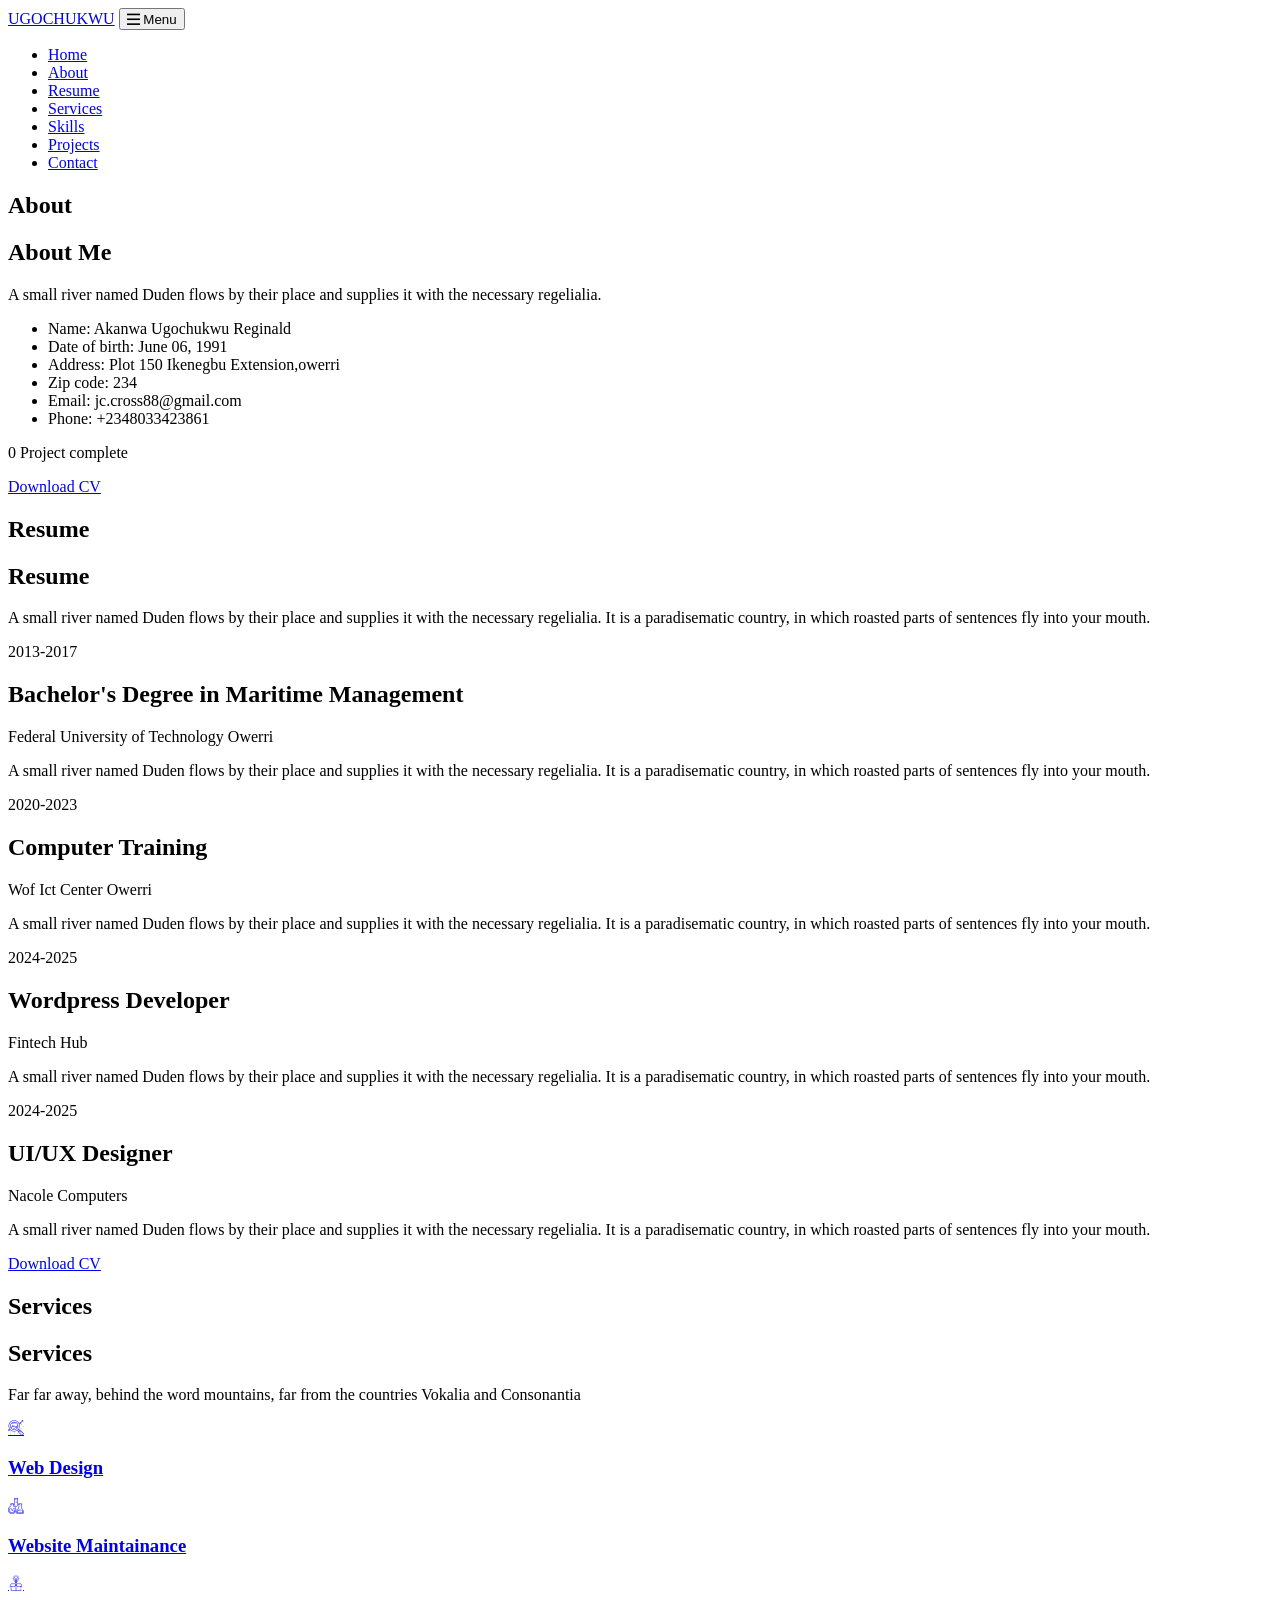
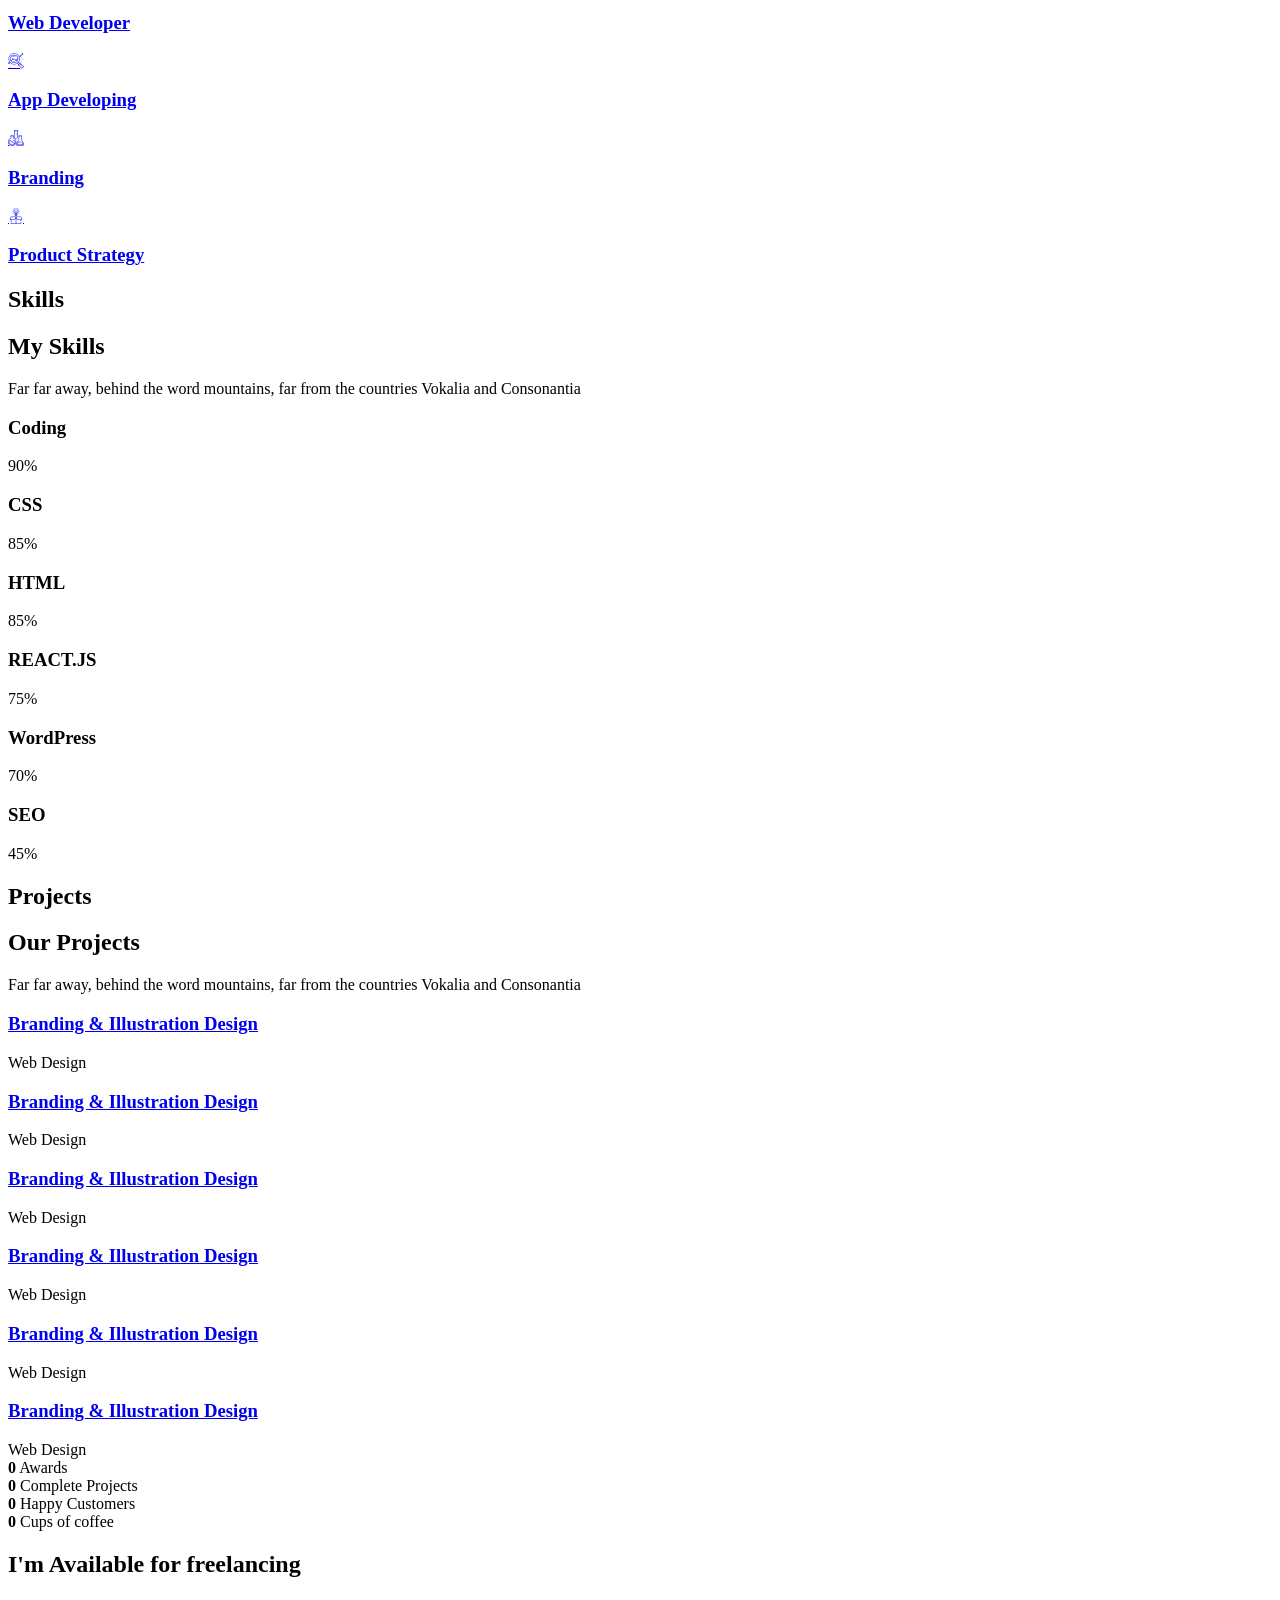
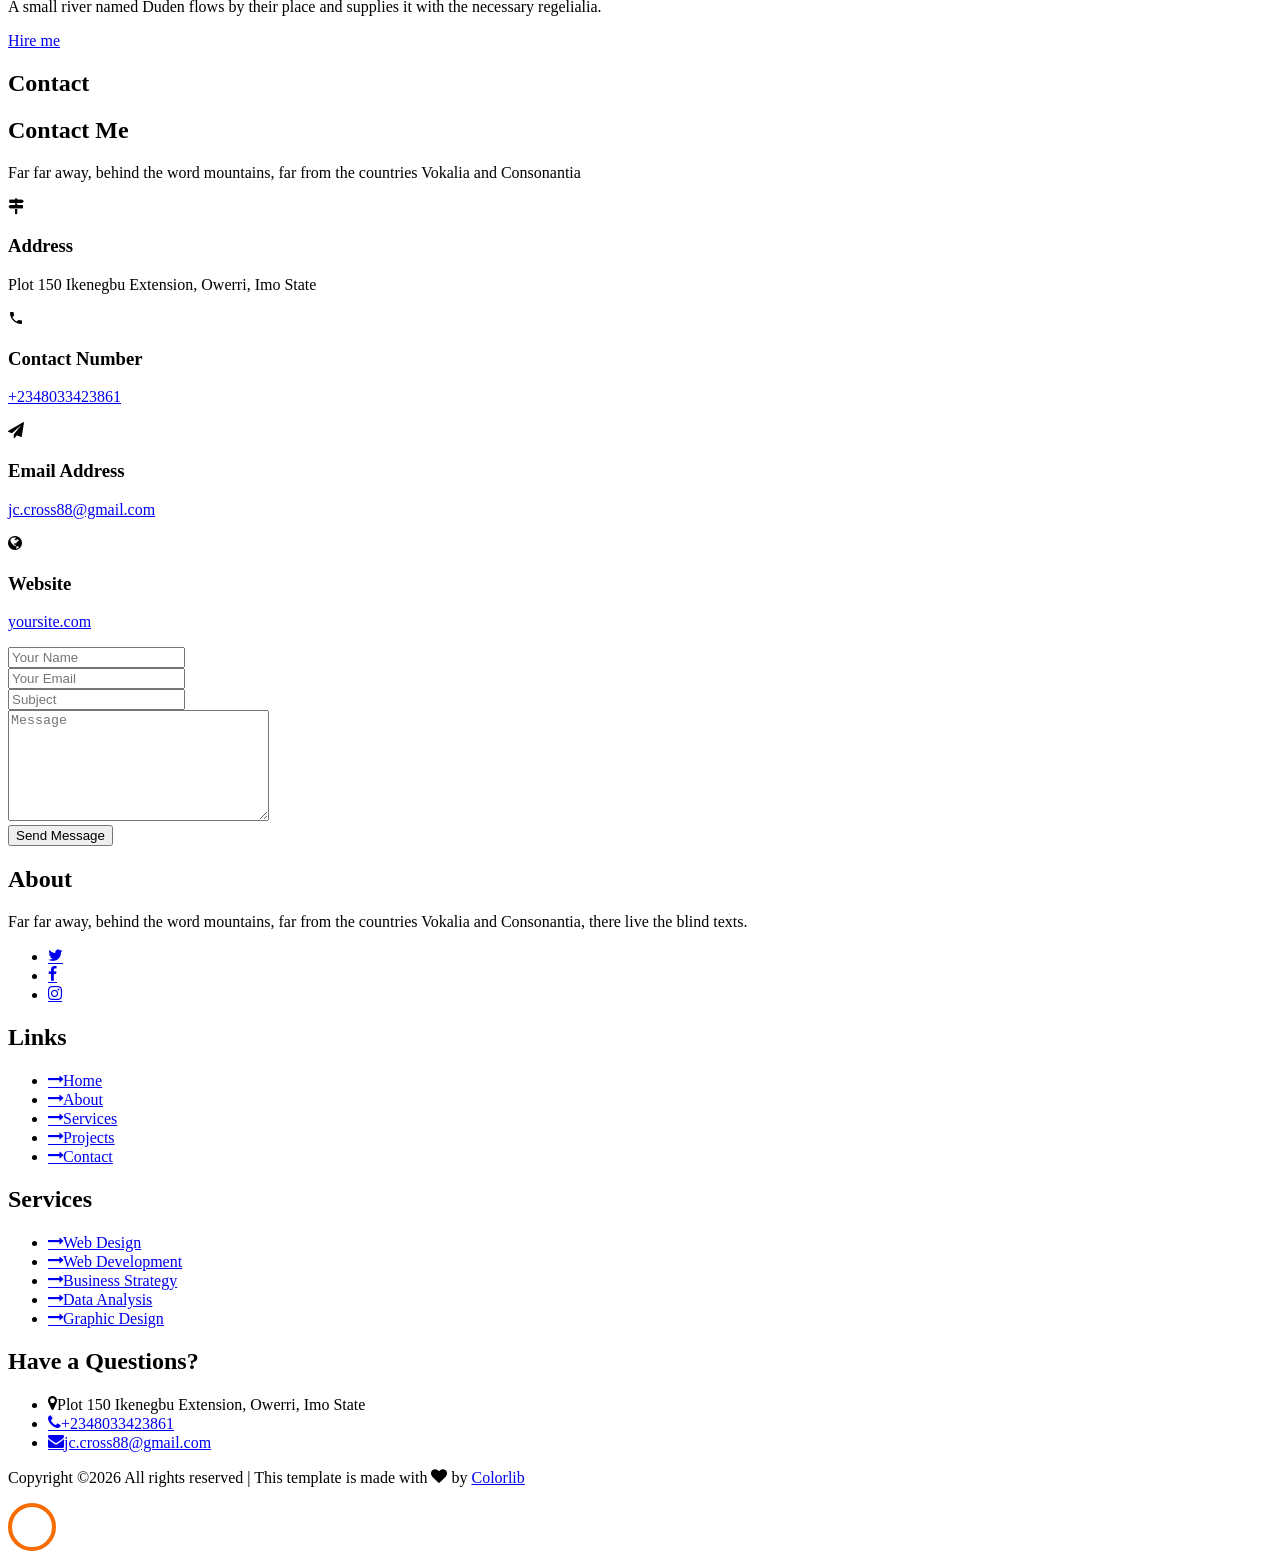
==== index.html @ 03ca4986 "Prepare portfolio for Vercel deployment" ====
<!DOCTYPE html>
<html lang="en">
  <head>
    <title>Akanwa Ugochukwu - Portfolio</title>
    <meta charset="utf-8">
    <meta name="viewport" content="width=device-width, initial-scale=1, shrink-to-fit=no">
    
    <link href="https://fonts.googleapis.com/css?family=Poppins:100,200,300,400,500,600,700,800,900" rel="stylesheet">

    <link rel="stylesheet" href="css/open-iconic-bootstrap.min.css">
    <link rel="stylesheet" href="css/animate.css">
    
    <link rel="stylesheet" href="css/owl.carousel.min.css">
    <link rel="stylesheet" href="css/owl.theme.default.min.css">
    <link rel="stylesheet" href="css/magnific-popup.css">

    <link rel="stylesheet" href="css/aos.css">

    <link rel="stylesheet" href="css/ionicons.min.css">
    
    <link rel="stylesheet" href="css/flaticon.css">
    <link rel="stylesheet" href="css/icomoon.css">
    <link rel="stylesheet" href="css/style.css">
    <style>
      .service-card {
        cursor: pointer;
        transition: transform 0.2s ease, box-shadow 0.2s ease;
      }
      .service-card:hover {
        transform: translateY(-3px);
        box-shadow: 0 10px 20px rgba(0,0,0,0.08);
      }
      .service-card.active {
        border: 1px solid #ffbd39;
        box-shadow: 0 12px 25px rgba(0,0,0,0.12);
      }
      .service-detail {
        display: none;
        margin-top: 10px;
        color: #555;
        font-size: 0.95rem;
        line-height: 1.7;
      }
      .service-card.active .service-detail {
        display: block;
      }
    </style>
  </head>
  <body data-spy="scroll" data-target=".site-navbar-target" data-offset="300">
	  
	  
    <nav class="navbar navbar-expand-lg navbar-dark ftco_navbar ftco-navbar-light site-navbar-target" id="ftco-navbar">
	    <div class="container">
	      <a class="navbar-brand" href="index.html">UGOCHUKWU</a>
	      <button class="navbar-toggler js-fh5co-nav-toggle fh5co-nav-toggle" type="button" data-toggle="collapse" data-target="#ftco-nav" aria-controls="ftco-nav" aria-expanded="false" aria-label="Toggle navigation">
	        <span class="oi oi-menu"></span> Menu
	      </button>

	      <div class="collapse navbar-collapse" id="ftco-nav">
	        <ul class="navbar-nav nav ml-auto">
	          <li class="nav-item"><a href="#home-section" class="nav-link"><span>Home</span></a></li>
	          <li class="nav-item"><a href="#about-section" class="nav-link"><span>About</span></a></li>
	          <li class="nav-item"><a href="#resume-section" class="nav-link"><span>Resume</span></a></li>
	          <li class="nav-item"><a href="#services-section" class="nav-link"><span>Services</span></a></li>
	          <li class="nav-item"><a href="#skills-section" class="nav-link"><span>Skills</span></a></li>
	          <li class="nav-item"><a href="#projects-section" class="nav-link"><span>Projects</span></a></li>
	          <li class="nav-item"><a href="#contact-section" class="nav-link"><span>Contact</span></a></li>
	        </ul>
	      </div>
	    </div>
	  </nav>
	  <section id="home-section" class="hero">
		  <div class="home-slider  owl-carousel">
	      <div class="slider-item ">
	      	<div class="overlay"></div>
	        <div class="container">
	          <div class="row d-md-flex no-gutters slider-text align-items-end justify-content-end" data-scrollax-parent="true">
	          	<div class="one-third js-fullheight order-md-last img" style="background-image:url(images/about3.jpeg);">
	          		<div class="overlay"></div>

	          	</div>
		          <div class="one-forth d-flex  align-items-center ftco-animate" data-scrollax=" properties: { translateY: '70%' }">
		          	<div class="text">
		          		<span class="subheading">Hello!</span>
			            <h1 class="mb-4 mt-3">I'm <span>Akanwa Ugochukwu</span></h1>
			            <h2 class="mb-4">A Fullstack Developer/Web Designer</h2>
					    <p><a href="#contact-section" class="btn btn-primary py-3 px-4 hire-me-btn">Hire me</a> <a href="#" class="btn btn-white btn-outline-white py-3 px-4">My works</a></p>
		            </div>
		          </div>
	        	</div>
	        </div>
	      </div>

	      <div class="slider-item">
	      	<div class="overlay"></div>
	        <div class="container">
	          <div class="row d-flex no-gutters slider-text align-items-end justify-content-end" data-scrollax-parent="true">
	          	<div class="one-third js-fullheight order-md-last img" style="background-image:url(images/about.jpg);">
	          		<div class="overlay"></div>
	          	</div>
		          <div class="one-forth d-flex align-items-center ftco-animate" data-scrollax=" properties: { translateY: '70%' }">
		          	<div class="text">
		          		<span class="subheading">Hello!</span>
			            <h1 class="mb-4 mt-3">I'm a <span>web designer</span> based in Owerri</h1>
			            <p><a href="#contact-section" class="btn btn-primary py-3 px-4 hire-me-btn">Hire me</a> <a href="#" class="btn btn-white btn-outline-white py-3 px-4">My works</a></p>
		            </div>
		          </div>
	        	</div>
	        </div>
	      </div>
	    </div>
    </section>

    <section class="ftco-about img ftco-section ftco-no-pb" id="about-section">
    	<div class="container">
    		<div class="row d-flex">
    			<div class="col-md-6 col-lg-5 d-flex">
    				<div class="img-about img d-flex align-items-stretch">
    					<div class="overlay"></div>
	    				<div class="img d-flex align-self-stretch align-items-center" style="background-image:url(images/about\ 2.jpg);">
	    				</div>
    				</div>
    			</div>
    			<div class="col-md-6 col-lg-7 pl-lg-5 pb-5">
    				<div class="row justify-content-start pb-3">
		          <div class="col-md-12 heading-section ftco-animate">
		          	<h1 class="big">About</h1>
		            <h2 class="mb-4">About Me</h2>
		            <p>A small river named Duden flows by their place and supplies it with the necessary regelialia.</p>
		            <ul class="about-info mt-4 px-md-0 px-2">
		            	<li class="d-flex"><span>Name:</span> <span>Akanwa Ugochukwu Reginald</span></li>
		            	<li class="d-flex"><span>Date of birth:</span> <span>June 06, 1991</span></li>
		            	<li class="d-flex"><span>Address:</span> <span>Plot 150 Ikenegbu Extension,owerri</span></li>
		            	<li class="d-flex"><span>Zip code:</span> <span>234</span></li>
		            	<li class="d-flex"><span>Email:</span> <span>jc.cross88@gmail.com</span></li>
		            	<li class="d-flex"><span>Phone: </span> <span>+2348033423861</span></li>
		            </ul>
		          </div>
		        </div>
	          <div class="counter-wrap ftco-animate d-flex mt-md-3">
              <div class="text">
              	<p class="mb-4">
	                <span class="number" data-number="120">0</span>
	                <span>Project complete</span>
                </p>
                <p><a href="cv/my-cv.pdf" download="Akanwa-Ugochukwu-CV.pdf" class="btn btn-primary py-3 px-3">Download CV</a></p>
              </div>
	          </div>
	        </div>
        </div>
    	</div>
    </section>

    <section class="ftco-section ftco-no-pb" id="resume-section">
    	<div class="container">
    		<div class="row justify-content-center pb-5">
          <div class="col-md-10 heading-section text-center ftco-animate">
          	<h1 class="big big-2">Resume</h1>
            <h2 class="mb-4">Resume</h2>
            <p>A small river named Duden flows by their place and supplies it with the necessary regelialia. It is a paradisematic country, in which roasted parts of sentences fly into your mouth.</p>
          </div>
        </div>
    		<div class="row">
    			<div class="col-md-6">
    				<div class="resume-wrap ftco-animate">
    					<span class="date">2013-2017</span>
    					<h2>Bachelor's Degree in Maritime Management</h2>
    					<span class="position"> Federal University of Technology Owerri</span>
    					<p class="mt-4">A small river named Duden flows by their place and supplies it with the necessary regelialia. It is a paradisematic country, in which roasted parts of sentences fly into your mouth.</p>
    				</div>
    				<div class="resume-wrap ftco-animate">
    					<span class="date">2020-2023</span>
    					<h2>Computer Training</h2>
    					<span class="position">Wof Ict Center Owerri</span>
    					<p class="mt-4">A small river named Duden flows by their place and supplies it with the necessary regelialia. It is a paradisematic country, in which roasted parts of sentences fly into your mouth.</p>
    				</div>
    				<!-- <div //class="resume-wrap ftco-animate" -->
    					<!-- <span class="date">2014-2015</span> -->
    					<!-- <h2>Computer Training</h2> -->
    					<!-- <span class="position">Wof Ict Center Owerri</span> -->
    					<!-- <p class="mt-4">A small river named Duden flows by their place and supplies it with the necessary regelialia. It is a paradisematic country, in which roasted parts of sentences fly into your mouth.</p> -->
    				<!-- </div> -->
    			</div>

    			<div class="col-md-6">
    				<div class="resume-wrap ftco-animate">
    					<span class="date">2024-2025</span>
    					<h2>Wordpress Developer</h2>
    					<span class="position">Fintech Hub</span>
    					<p class="mt-4">A small river named Duden flows by their place and supplies it with the necessary regelialia. It is a paradisematic country, in which roasted parts of sentences fly into your mouth.</p>
    				</div>
    				<div class="resume-wrap ftco-animate">
    					<span class="date">2024-2025</span>
    					<h2>UI/UX Designer</h2>
    					<span class="position">Nacole Computers</span>
    					<p class="mt-4">A small river named Duden flows by their place and supplies it with the necessary regelialia. It is a paradisematic country, in which roasted parts of sentences fly into your mouth.</p>
    				</div>
    			</div>
    		</div>
    		<div class="row justify-content-center mt-5">
    			<div class="col-md-6 text-center ftco-animate">
					<p><a href="cv/my-cv.pdf" download="Akanwa-Ugochukwu-CV.pdf" class="btn btn-primary py-4 px-5">Download CV</a></p>
    			</div>
    		</div>
    	</div>
    </section>

    <section class="ftco-section" id="services-section">
    	<div class="container">
    		<div class="row justify-content-center py-5 mt-5">
          <div class="col-md-12 heading-section text-center ftco-animate">
          	<h1 class="big big-2">Services</h1>
            <h2 class="mb-4">Services</h2>
            <p>Far far away, behind the word mountains, far from the countries Vokalia and Consonantia</p>
          </div>
        </div>
    		<div class="row">
					<div class="col-md-4 text-center d-flex ftco-animate">
						<a href="#" class="services-1 service-card" data-title="Web Design" data-detail="I craft modern, responsive, and user-friendly interfaces that look great on every device and reflect your brand clearly.">
							<span class="icon">
								<i class="flaticon-analysis"></i>
							</span>
							<div class="desc">
								<h3 class="mb-3">Web Design</h3>
								<p class="service-detail">I craft modern, responsive, and user-friendly interfaces that look great on every device and reflect your brand clearly.</p>
							</div>
						</a>
					</div>
					<div class="col-md-4 text-center d-flex ftco-animate">
						<a href="#" class="services-1 service-card" data-title="Website Maintainance" data-detail="I keep websites secure, updated, and running smoothly with regular maintenance, performance checks, and quick fixes.">
							<span class="icon">
								<i class="flaticon-flasks"></i>
							</span>
							<div class="desc">
								<h3 class="mb-3">Website Maintainance</h3>
								<p class="service-detail">I keep websites secure, updated, and running smoothly with regular maintenance, performance checks, and quick fixes.</p>
							</div>
						</a>
					</div>
					<div class="col-md-4 text-center d-flex ftco-animate">
						<a href="#" class="services-1 service-card" data-title="Web Developer" data-detail="I build fast, reliable websites with clean code, strong structure, and functionality tailored to your needs.">
							<span class="icon">
								<i class="flaticon-ideas"></i>
							</span>
							<div class="desc">
								<h3 class="mb-3">Web Developer</h3>
								<p class="service-detail">I build fast, reliable websites with clean code, strong structure, and functionality tailored to your needs.</p>
							</div>
						</a>
					</div>

					<div class="col-md-4 text-center d-flex ftco-animate">
						<a href="#" class="services-1 service-card" data-title="App Developing" data-detail="I create mobile-friendly and app-ready experiences that bring your services closer to users across devices.">
							<span class="icon">
								<i class="flaticon-analysis"></i>
							</span>
							<div class="desc">
								<h3 class="mb-3">App Developing</h3>
								<p class="service-detail">I create mobile-friendly and app-ready experiences that bring your services closer to users across devices.</p>
							</div>
						</a>
					</div>
					<div class="col-md-4 text-center d-flex ftco-animate">
						<a href="#" class="services-1 service-card" data-title="Branding" data-detail="I help shape memorable visual identities, messaging, and brand consistency that make your business stand out.">
							<span class="icon">
								<i class="flaticon-flasks"></i>
							</span>
							<div class="desc">
								<h3 class="mb-3">Branding</h3>
								<p class="service-detail">I help shape memorable visual identities, messaging, and brand consistency that make your business stand out.</p>
							</div>
						</a>
					</div>
					<div class="col-md-4 text-center d-flex ftco-animate">
						<a href="#" class="services-1 service-card" data-title="Product Strategy" data-detail="I turn ideas into clear product plans with smart positioning, user focus, and growth-minded execution.">
							<span class="icon">
								<i class="flaticon-ideas"></i>
							</span>
							<div class="desc">
								<h3 class="mb-3">Product Strategy</h3>
								<p class="service-detail">I turn ideas into clear product plans with smart positioning, user focus, and growth-minded execution.</p>
							</div>
						</a>
					</div>
				</div>
    	</div>
    </section>

		
		<section class="ftco-section" id="skills-section">
			<div class="container">
				<div class="row justify-content-center pb-5">
          <div class="col-md-12 heading-section text-center ftco-animate">
          	<h1 class="big big-2">Skills</h1>
            <h2 class="mb-4">My Skills</h2>
            <p>Far far away, behind the word mountains, far from the countries Vokalia and Consonantia</p>
          </div>
        </div>
				<div class="row">
					<div class="col-md-6 animate-box">
						<div class="progress-wrap ftco-animate">
							<h3>Coding</h3>
							<div class="progress">
							 	<div class="progress-bar color-1" role="progressbar" aria-valuenow="90"
							  	aria-valuemin="0" aria-valuemax="100" style="width:90%">
							    <span>90%</span>
							  	</div>
							</div>
						</div>
					</div>
					<div class="col-md-6 animate-box">
						<div class="progress-wrap ftco-animate">
							<h3>CSS</h3>
							<div class="progress">
							 	<div class="progress-bar color-2" role="progressbar" aria-valuenow="85"
							  	aria-valuemin="0" aria-valuemax="100" style="width:85%">
							    <span>85%</span>
							  	</div>
							</div>
						</div>
					</div>
					<div class="col-md-6 animate-box">
						<div class="progress-wrap ftco-animate">
							<h3>HTML</h3>
							<div class="progress">
							 	<div class="progress-bar color-3" role="progressbar" aria-valuenow="95"
							  	aria-valuemin="0" aria-valuemax="100" style="width:95%">
							    <span>85%</span>
							  	</div>
							</div>
						</div>
					</div>
					<div class="col-md-6 animate-box">
						<div class="progress-wrap ftco-animate">
							<h3>REACT.JS</h3>
							<div class="progress">
							 	<div class="progress-bar color-4" role="progressbar" aria-valuenow="90"
							  	aria-valuemin="0" aria-valuemax="100" style="width:90%">
							    <span>75%</span>
							  	</div>
							</div>
						</div>
					</div>
					<div class="col-md-6 animate-box">
						<div class="progress-wrap ftco-animate">
							<h3>WordPress</h3>
							<div class="progress">
							 	<div class="progress-bar color-5" role="progressbar" aria-valuenow="70"
							  	aria-valuemin="0" aria-valuemax="100" style="width:70%">
							    <span>70%</span>
							  	</div>
							</div>
						</div>
					</div>
					<div class="col-md-6 animate-box">
						<div class="progress-wrap ftco-animate">
							<h3>SEO</h3>
							<div class="progress">
							 	<div class="progress-bar color-6" role="progressbar" aria-valuenow="80"
							  	aria-valuemin="0" aria-valuemax="100" style="width:80%">
							    <span>45%</span>
							  	</div>
							</div>
						</div>
					</div>
				</div>
			</div>
		</section>
 

    <section class="ftco-section ftco-project" id="projects-section">
    	<div class="container">
    		<div class="row justify-content-center pb-5">
          <div class="col-md-12 heading-section text-center ftco-animate">
          	<h1 class="big big-2">Projects</h1>
            <h2 class="mb-4">Our Projects</h2>
            <p>Far far away, behind the word mountains, far from the countries Vokalia and Consonantia</p>
          </div>
        </div>
    		<div class="row">
    			<div class="col-md-4">
    				<div class="project img ftco-animate d-flex justify-content-center align-items-center" style="background-image: url(images/project-4.jpg);">
    					<div class="overlay"></div>
	    				<div class="text text-center p-4">
	    					<h3><a href="#">Branding &amp; Illustration Design</a></h3>
	    					<span>Web Design</span>
	    				</div>
    				</div>
  				</div>
  				<div class="col-md-8">
    				<div class="project img ftco-animate d-flex justify-content-center align-items-center" style="background-image: url(images/project-5.jpg);">
    					<div class="overlay"></div>
	    				<div class="text text-center p-4">
	    					<h3><a href="#">Branding &amp; Illustration Design</a></h3>
	    					<span>Web Design</span>
	    				</div>
    				</div>
  				</div>

    			<div class="col-md-8">
    				<div class="project img ftco-animate d-flex justify-content-center align-items-center" style="background-image: url(images/project-1.jpg);">
    					<div class="overlay"></div>
	    				<div class="text text-center p-4">
	    					<h3><a href="#">Branding &amp; Illustration Design</a></h3>
	    					<span>Web Design</span>
	    				</div>
    				</div>

    				<div class="project img ftco-animate d-flex justify-content-center align-items-center" style="background-image: url(images/project-6.jpg);">
    					<div class="overlay"></div>
	    				<div class="text text-center p-4">
	    					<h3><a href="#">Branding &amp; Illustration Design</a></h3>
	    					<span>Web Design</span>
	    				</div>
    				</div>
    			</div>
    			<div class="col-md-4">
    				<div class="row">
    					<div class="col-md-12">
		    				<div class="project img ftco-animate d-flex justify-content-center align-items-center" style="background-image: url(images/project-2.jpg);">
		    					<div class="overlay"></div>
			    				<div class="text text-center p-4">
			    					<h3><a href="#">Branding &amp; Illustration Design</a></h3>
			    					<span>Web Design</span>
			    				</div>
		    				</div>
	    				</div>
	    				<div class="col-md-12">
		    				<div class="project img ftco-animate d-flex justify-content-center align-items-center" style="background-image: url(images/project-3.jpg);">
		    					<div class="overlay"></div>
			    				<div class="text text-center p-4">
			    					<h3><a href="#">Branding &amp; Illustration Design</a></h3>
			    					<span>Web Design</span>
			    				</div>
		    				</div>
	    				</div>
    				</div>
    			</div>
    		</div>
    	</div>
    </section>

    <section class="ftco-section ftco-no-pt ftco-no-pb ftco-counter img" id="section-counter">
    	<div class="container">
				<div class="row d-md-flex align-items-center">
          <div class="col-md d-flex justify-content-center counter-wrap ftco-animate">
            <div class="block-18">
              <div class="text">
                <strong class="number" data-number="100">0</strong>
                <span>Awards</span>
              </div>
            </div>
          </div>
          <div class="col-md d-flex justify-content-center counter-wrap ftco-animate">
            <div class="block-18">
              <div class="text">
                <strong class="number" data-number="1200">0</strong>
                <span>Complete Projects</span>
              </div>
            </div>
          </div>
          <div class="col-md d-flex justify-content-center counter-wrap ftco-animate">
            <div class="block-18">
              <div class="text">
                <strong class="number" data-number="1200">0</strong>
                <span>Happy Customers</span>
              </div>
            </div>
          </div>
          <div class="col-md d-flex justify-content-center counter-wrap ftco-animate">
            <div class="block-18">
              <div class="text">
                <strong class="number" data-number="500">0</strong>
                <span>Cups of coffee</span>
              </div>
            </div>
          </div>
        </div>
      </div>
    </section>

    <section class="ftco-section ftco-hireme img margin-top" style="background-image: url(images/bg_1.jpg)">
			<div class="container">
				<div class="row justify-content-center">
					<div class="col-md-7 ftco-animate text-center">
						<h2>I'm <span>Available</span> for freelancing</h2>
						<p>A small river named Duden flows by their place and supplies it with the necessary regelialia.</p>
						<p class="mb-0"><a href="#contact-section" class="btn btn-primary py-3 px-5 hire-me-btn">Hire me</a></p>
					</div>
				</div>
			</div>
		</section>

    <section class="ftco-section contact-section ftco-no-pb" id="contact-section">
      <div class="container">
      	<div class="row justify-content-center mb-5 pb-3">
          <div class="col-md-7 heading-section text-center ftco-animate">
            <h1 class="big big-2">Contact</h1>
            <h2 class="mb-4">Contact Me</h2>
            <p>Far far away, behind the word mountains, far from the countries Vokalia and Consonantia</p>
          </div>
        </div>

        <div class="row d-flex contact-info mb-5">
          <div class="col-md-6 col-lg-3 d-flex ftco-animate">
          	<div class="align-self-stretch box p-4 text-center">
          		<div class="icon d-flex align-items-center justify-content-center">
          			<span class="icon-map-signs"></span>
          		</div>
          		<h3 class="mb-4">Address</h3>
	            <p>Plot 150 Ikenegbu Extension, Owerri, Imo State</p>
	          </div>
          </div>
          <div class="col-md-6 col-lg-3 d-flex ftco-animate">
          	<div class="align-self-stretch box p-4 text-center">
          		<div class="icon d-flex align-items-center justify-content-center">
          			<span class="icon-phone2"></span>
          		</div>
          		<h3 class="mb-4">Contact Number</h3>
	            <p><a href="tel://1234567920">+2348033423861</a></p>
	          </div>
          </div>
          <div class="col-md-6 col-lg-3 d-flex ftco-animate">
          	<div class="align-self-stretch box p-4 text-center">
          		<div class="icon d-flex align-items-center justify-content-center">
          			<span class="icon-paper-plane"></span>
          		</div>
          		<h3 class="mb-4">Email Address</h3>
	            <p><a href="mailto:info@yoursite.com">jc.cross88@gmail.com</a></p>
	          </div>
          </div>
          <div class="col-md-6 col-lg-3 d-flex ftco-animate">
          	<div class="align-self-stretch box p-4 text-center">
          		<div class="icon d-flex align-items-center justify-content-center">
          			<span class="icon-globe"></span>
          		</div>
          		<h3 class="mb-4">Website</h3>
	            <p><a href="#">yoursite.com</a></p>
	          </div>
          </div>
        </div>

        <div class="row no-gutters block-9">
          <div class="col-md-6 order-md-last d-flex">
            <form action="#" class="bg-light p-4 p-md-5 contact-form">
              <div class="form-group">
                <input type="text" class="form-control" placeholder="Your Name">
              </div>
              <div class="form-group">
                <input type="text" class="form-control" placeholder="Your Email">
              </div>
              <div class="form-group">
                <input type="text" class="form-control" placeholder="Subject">
              </div>
              <div class="form-group">
                <textarea name="" id="message" cols="30" rows="7" class="form-control" placeholder="Message"></textarea>
              </div>
              <div class="form-group">
                <input type="submit" value="Send Message" class="btn btn-primary py-3 px-5">
              </div>
            </form>
          
          </div>

          <div class="col-md-6 d-flex">
          	<div class="img" style="background-image: url(images/about.jpg);"></div>
          </div>
        </div>
      </div>
    </section>
		

    <footer class="ftco-footer ftco-section">
      <div class="container">
        <div class="row mb-5">
          <div class="col-md">
            <div class="ftco-footer-widget mb-4">
              <h2 class="ftco-heading-2">About</h2>
              <p>Far far away, behind the word mountains, far from the countries Vokalia and Consonantia, there live the blind texts.</p>
              <ul class="ftco-footer-social list-unstyled float-md-left float-lft mt-5">
                <li class="ftco-animate"><a href="#"><span class="icon-twitter"></span></a></li>
                <li class="ftco-animate"><a href="#"><span class="icon-facebook"></span></a></li>
                <li class="ftco-animate"><a href="#"><span class="icon-instagram"></span></a></li>
              </ul>
            </div>
          </div>
          <div class="col-md">
            <div class="ftco-footer-widget mb-4 ml-md-4">
              <h2 class="ftco-heading-2">Links</h2>
              <ul class="list-unstyled">
                <li><a href="#"><span class="icon-long-arrow-right mr-2"></span>Home</a></li>
                <li><a href="#"><span class="icon-long-arrow-right mr-2"></span>About</a></li>
                <li><a href="#"><span class="icon-long-arrow-right mr-2"></span>Services</a></li>
                <li><a href="#"><span class="icon-long-arrow-right mr-2"></span>Projects</a></li>
                <li><a href="#"><span class="icon-long-arrow-right mr-2"></span>Contact</a></li>
              </ul>
            </div>
          </div>
          <div class="col-md">
             <div class="ftco-footer-widget mb-4">
              <h2 class="ftco-heading-2">Services</h2>
              <ul class="list-unstyled">
                <li><a href="#"><span class="icon-long-arrow-right mr-2"></span>Web Design</a></li>
                <li><a href="#"><span class="icon-long-arrow-right mr-2"></span>Web Development</a></li>
                <li><a href="#"><span class="icon-long-arrow-right mr-2"></span>Business Strategy</a></li>
                <li><a href="#"><span class="icon-long-arrow-right mr-2"></span>Data Analysis</a></li>
                <li><a href="#"><span class="icon-long-arrow-right mr-2"></span>Graphic Design</a></li>
              </ul>
            </div>
          </div>
          <div class="col-md">
            <div class="ftco-footer-widget mb-4">
            	<h2 class="ftco-heading-2">Have a Questions?</h2>
            	<div class="block-23 mb-3">
	              <ul>
	                <li><span class="icon icon-map-marker"></span><span class="text">Plot 150 Ikenegbu Extension, Owerri, Imo State</span></li>
	                <li><a href="#"><span class="icon icon-phone"></span><span class="text">+2348033423861</span></a></li>
	                <li><a href="#"><span class="icon icon-envelope"></span><span class="text">jc.cross88@gmail.com</span></a></li>
	              </ul>
	            </div>
            </div>
          </div>
        </div>
        <div class="row">
          <div class="col-md-12 text-center">

            <p><!-- Link back to Colorlib can't be removed. Template is licensed under CC BY 3.0. -->
  Copyright &copy;<script>document.write(new Date().getFullYear());</script> All rights reserved | This template is made with <i class="icon-heart color-danger" aria-hidden="true"></i> by <a href="https://colorlib.com" target="_blank">Colorlib</a>
  <!-- Link back to Colorlib can't be removed. Template is licensed under CC BY 3.0. --></p>
          </div>
        </div>
      </div>
    </footer>
    
  

  <!-- loader -->
  <div id="ftco-loader" class="show fullscreen"><svg class="circular" width="48px" height="48px"><circle class="path-bg" cx="24" cy="24" r="22" fill="none" stroke-width="4" stroke="#eeeeee"/><circle class="path" cx="24" cy="24" r="22" fill="none" stroke-width="4" stroke-miterlimit="10" stroke="#F96D00"/></svg></div>


  <script src="js/jquery.min.js"></script>
  <script src="js/jquery-migrate-3.0.1.min.js"></script>
  <script src="js/popper.min.js"></script>
  <script src="js/bootstrap.min.js"></script>
  <script src="js/jquery.easing.1.3.js"></script>
  <script src="js/jquery.waypoints.min.js"></script>
  <script src="js/jquery.stellar.min.js"></script>
  <script src="js/owl.carousel.min.js"></script>
  <script src="js/jquery.magnific-popup.min.js"></script>
  <script src="js/aos.js"></script>
  <script src="js/jquery.animateNumber.min.js"></script>
  <script src="js/scrollax.min.js"></script>
  
  <script src="js/main.js"></script>
  <script>
    document.addEventListener('DOMContentLoaded', function () {
      document.querySelectorAll('a.hire-me-btn').forEach(function (button) {
        button.addEventListener('click', function (event) {
          event.preventDefault();

          var contactSection = document.getElementById('contact-section');
          if (contactSection) {
            contactSection.scrollIntoView({ behavior: 'smooth', block: 'start' });
          }

          var messageField = document.getElementById('message');
          if (messageField) {
            messageField.focus();
          }
        });
      });

      document.querySelectorAll('.service-card').forEach(function (card) {
        card.addEventListener('click', function (event) {
          event.preventDefault();
          document.querySelectorAll('.service-card').forEach(function (item) {
            item.classList.remove('active');
          });
          this.classList.add('active');
        });
      });
    });
  </script>
  
  </body>
</html>
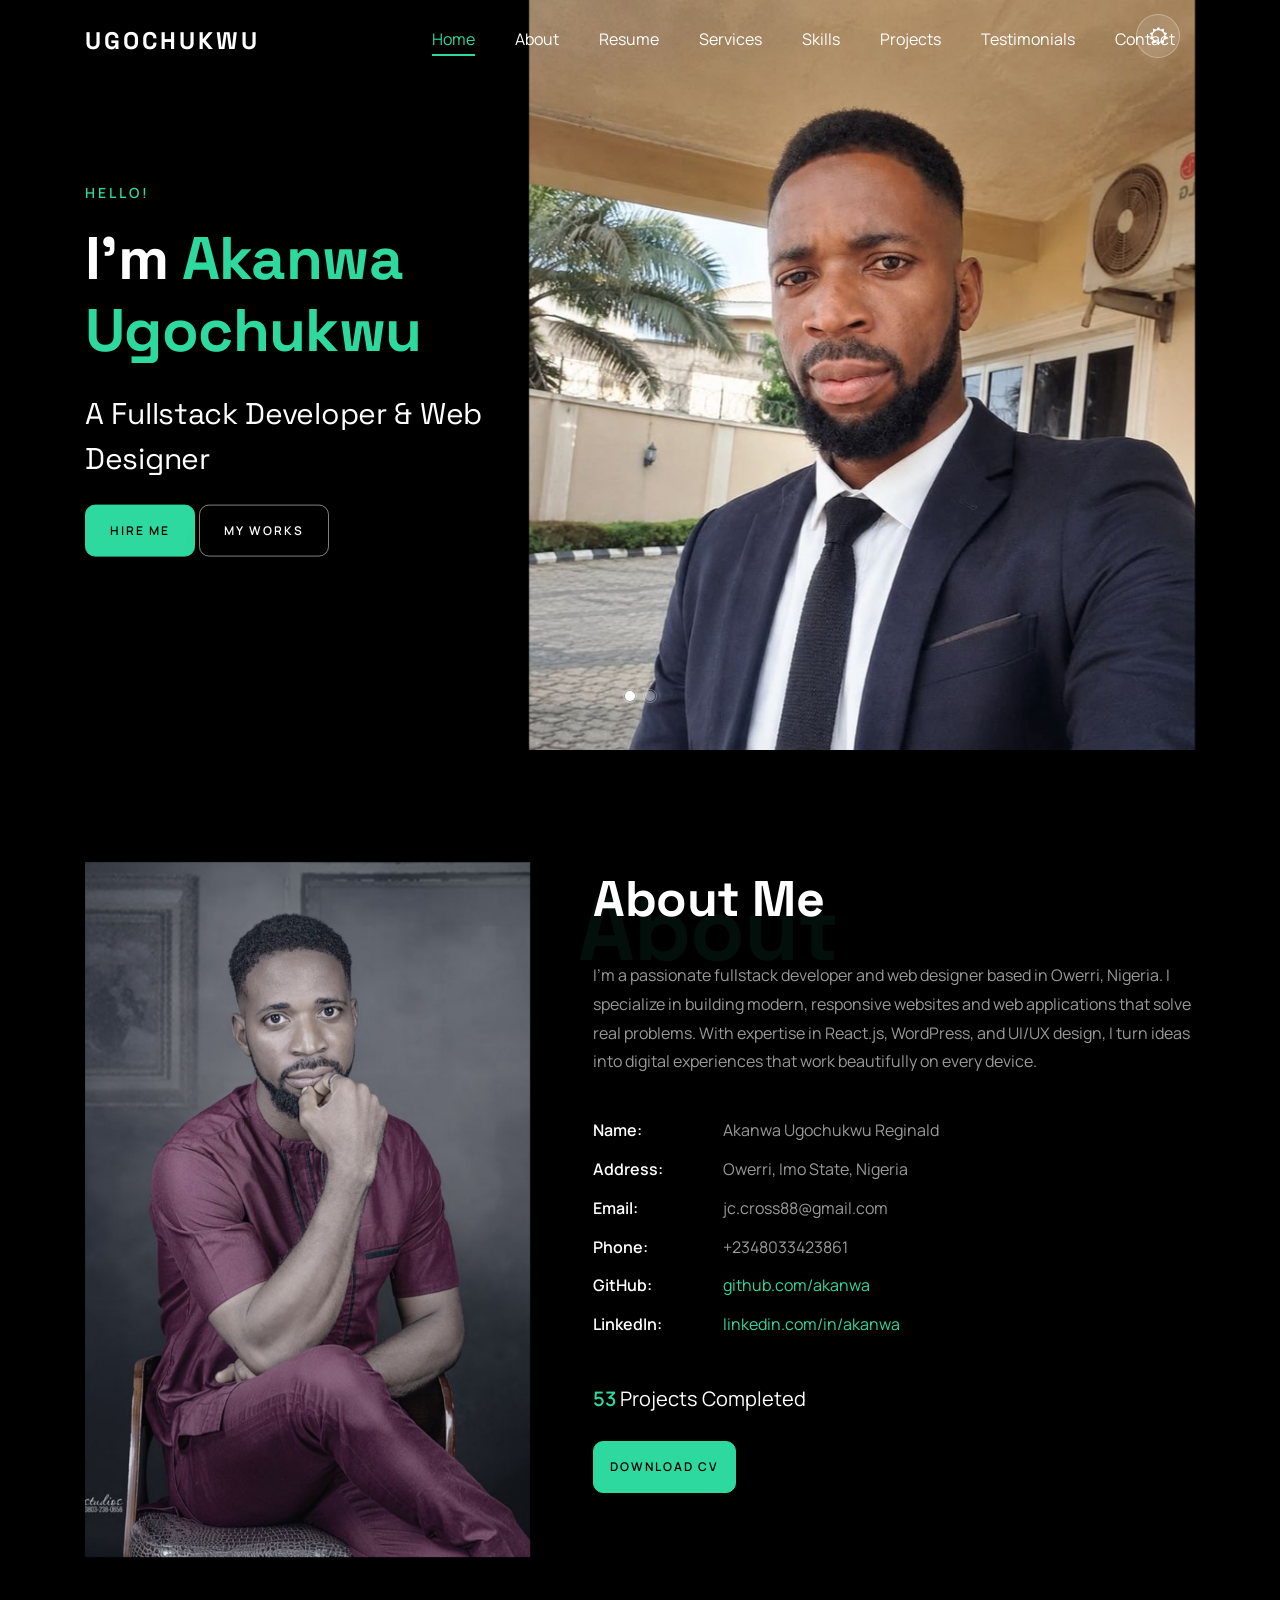
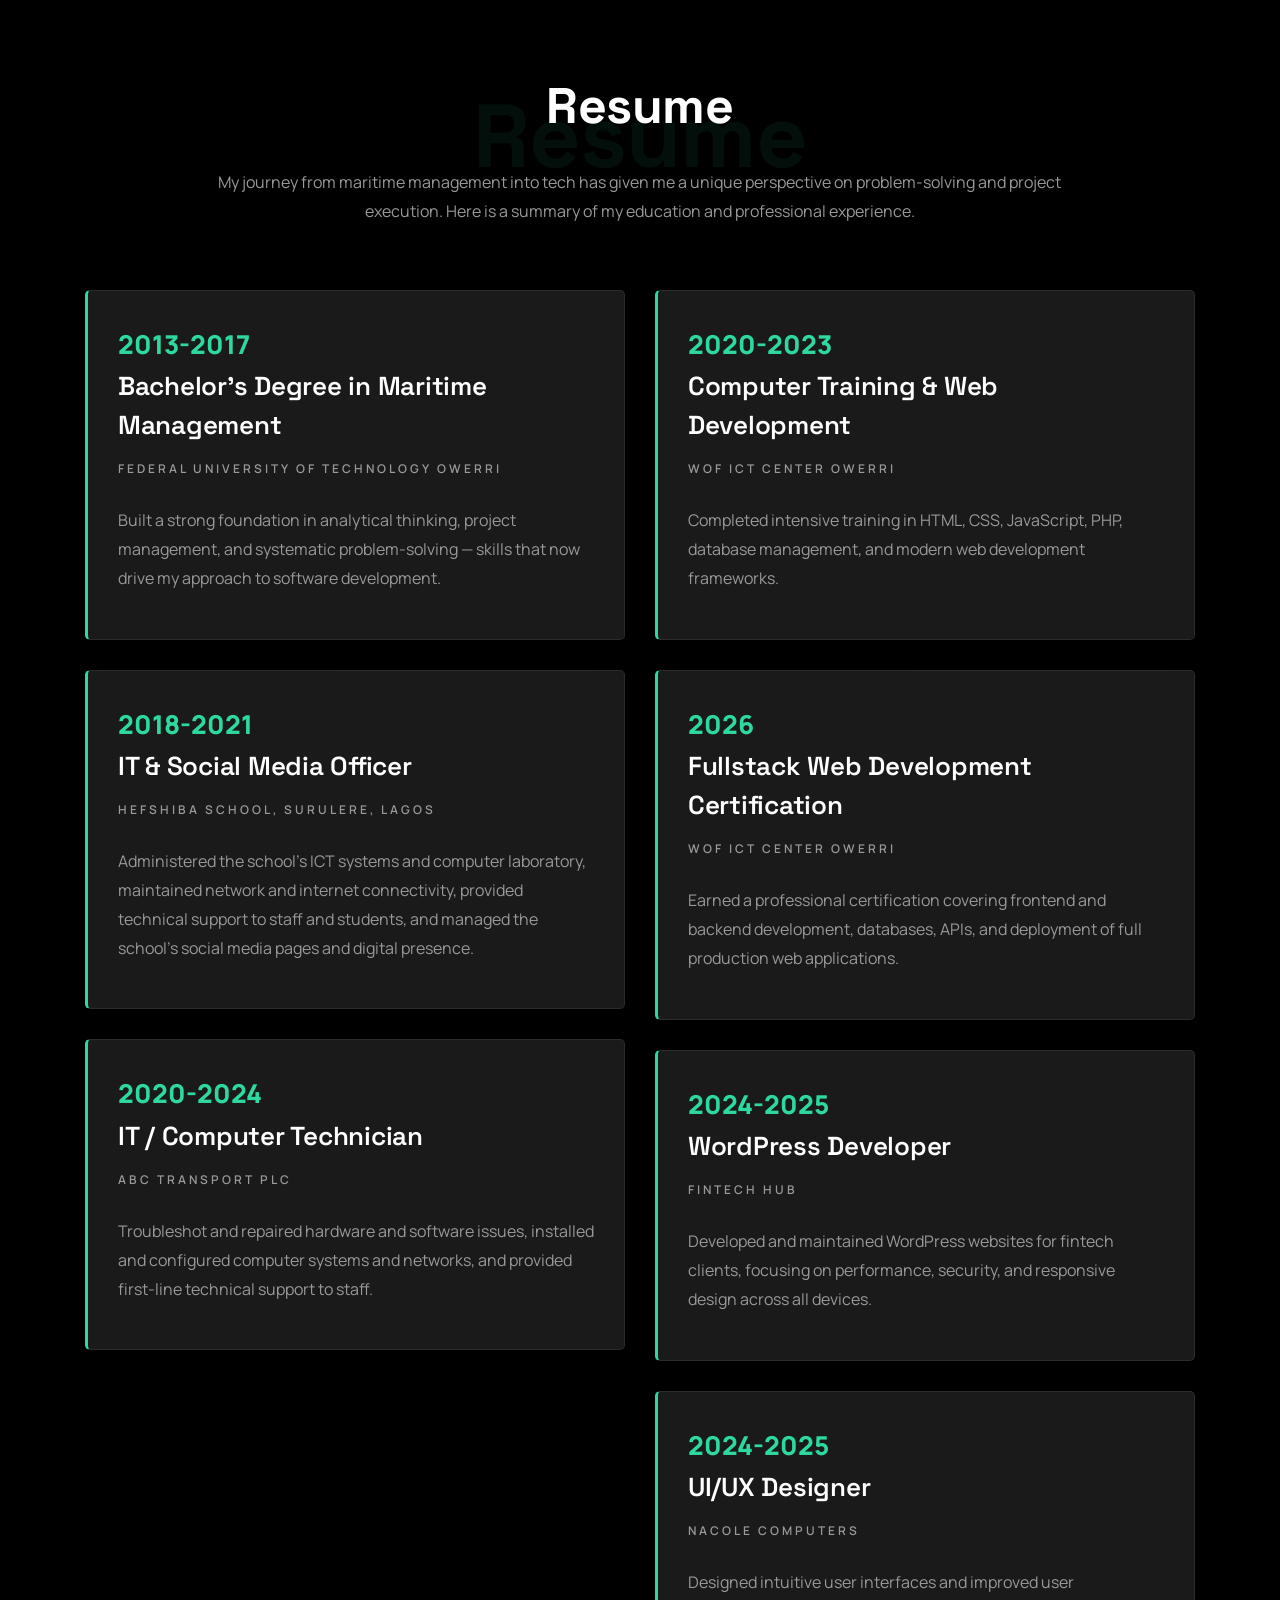
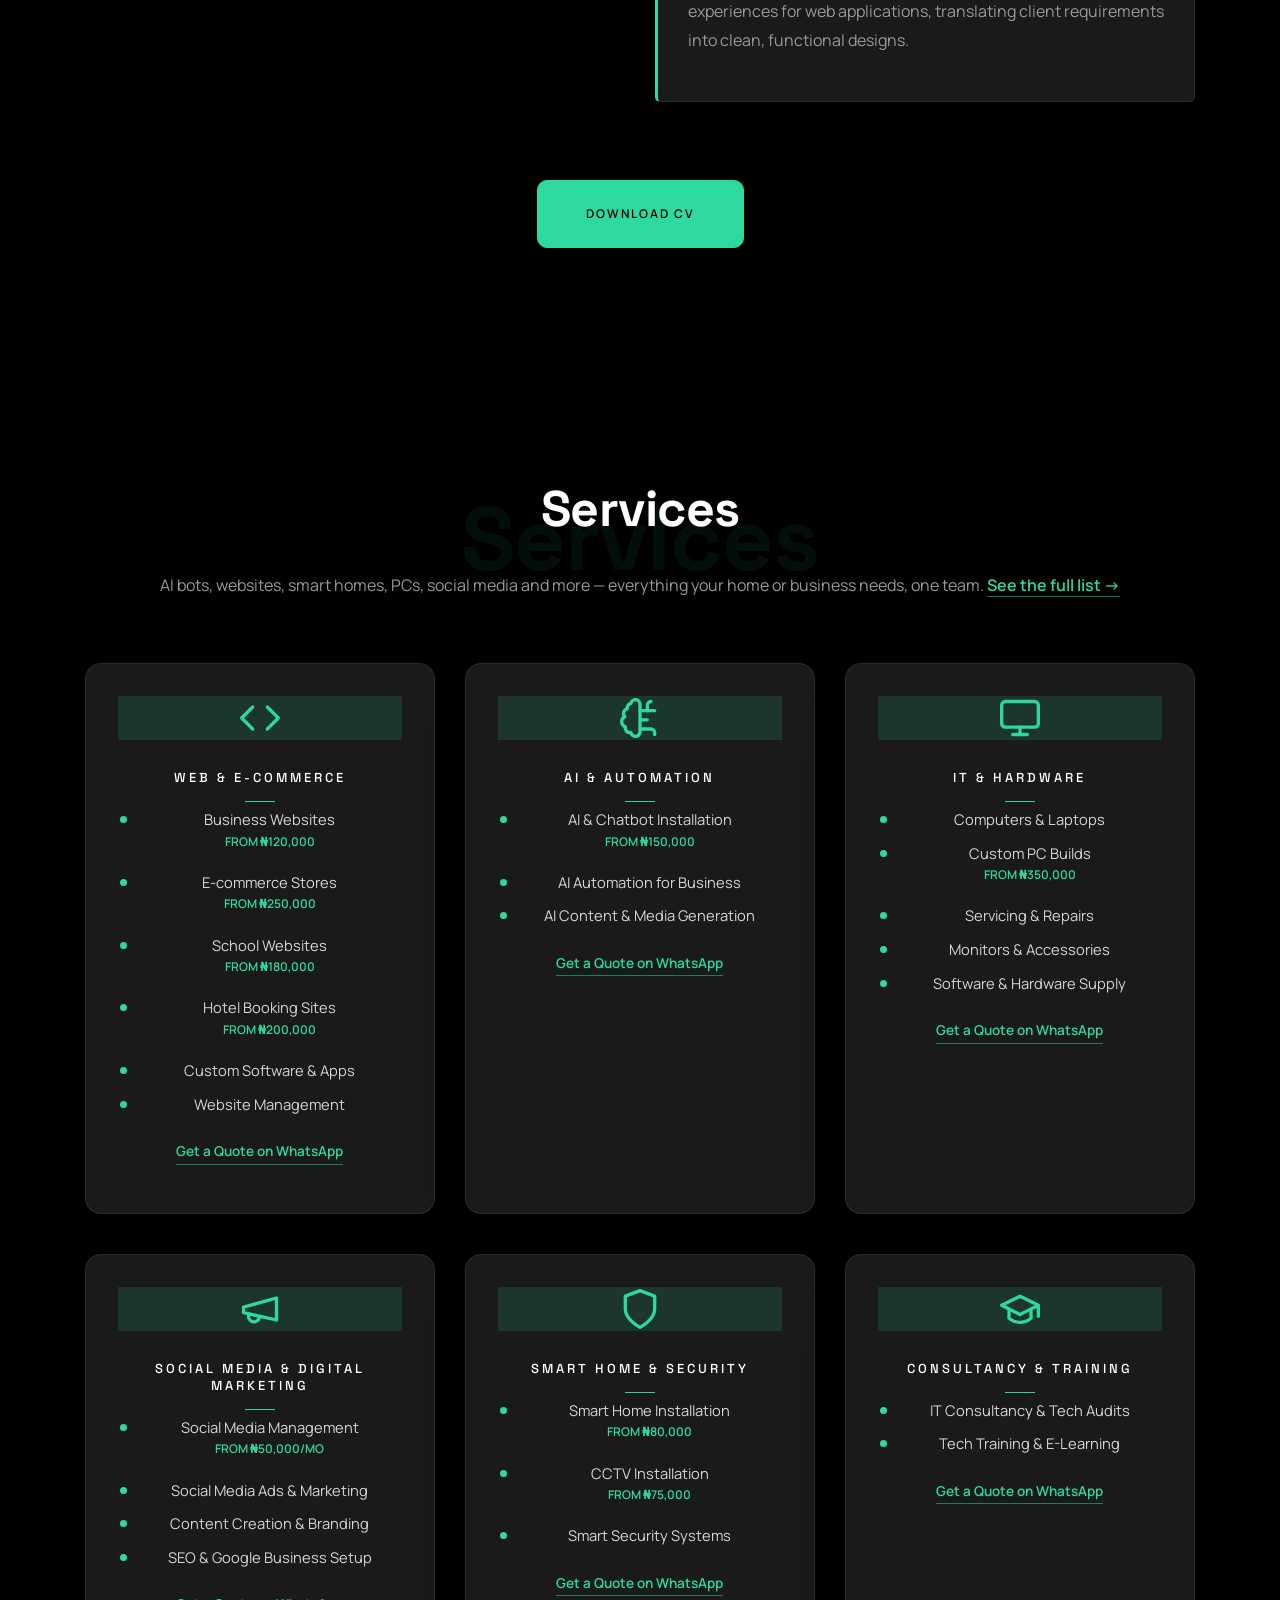
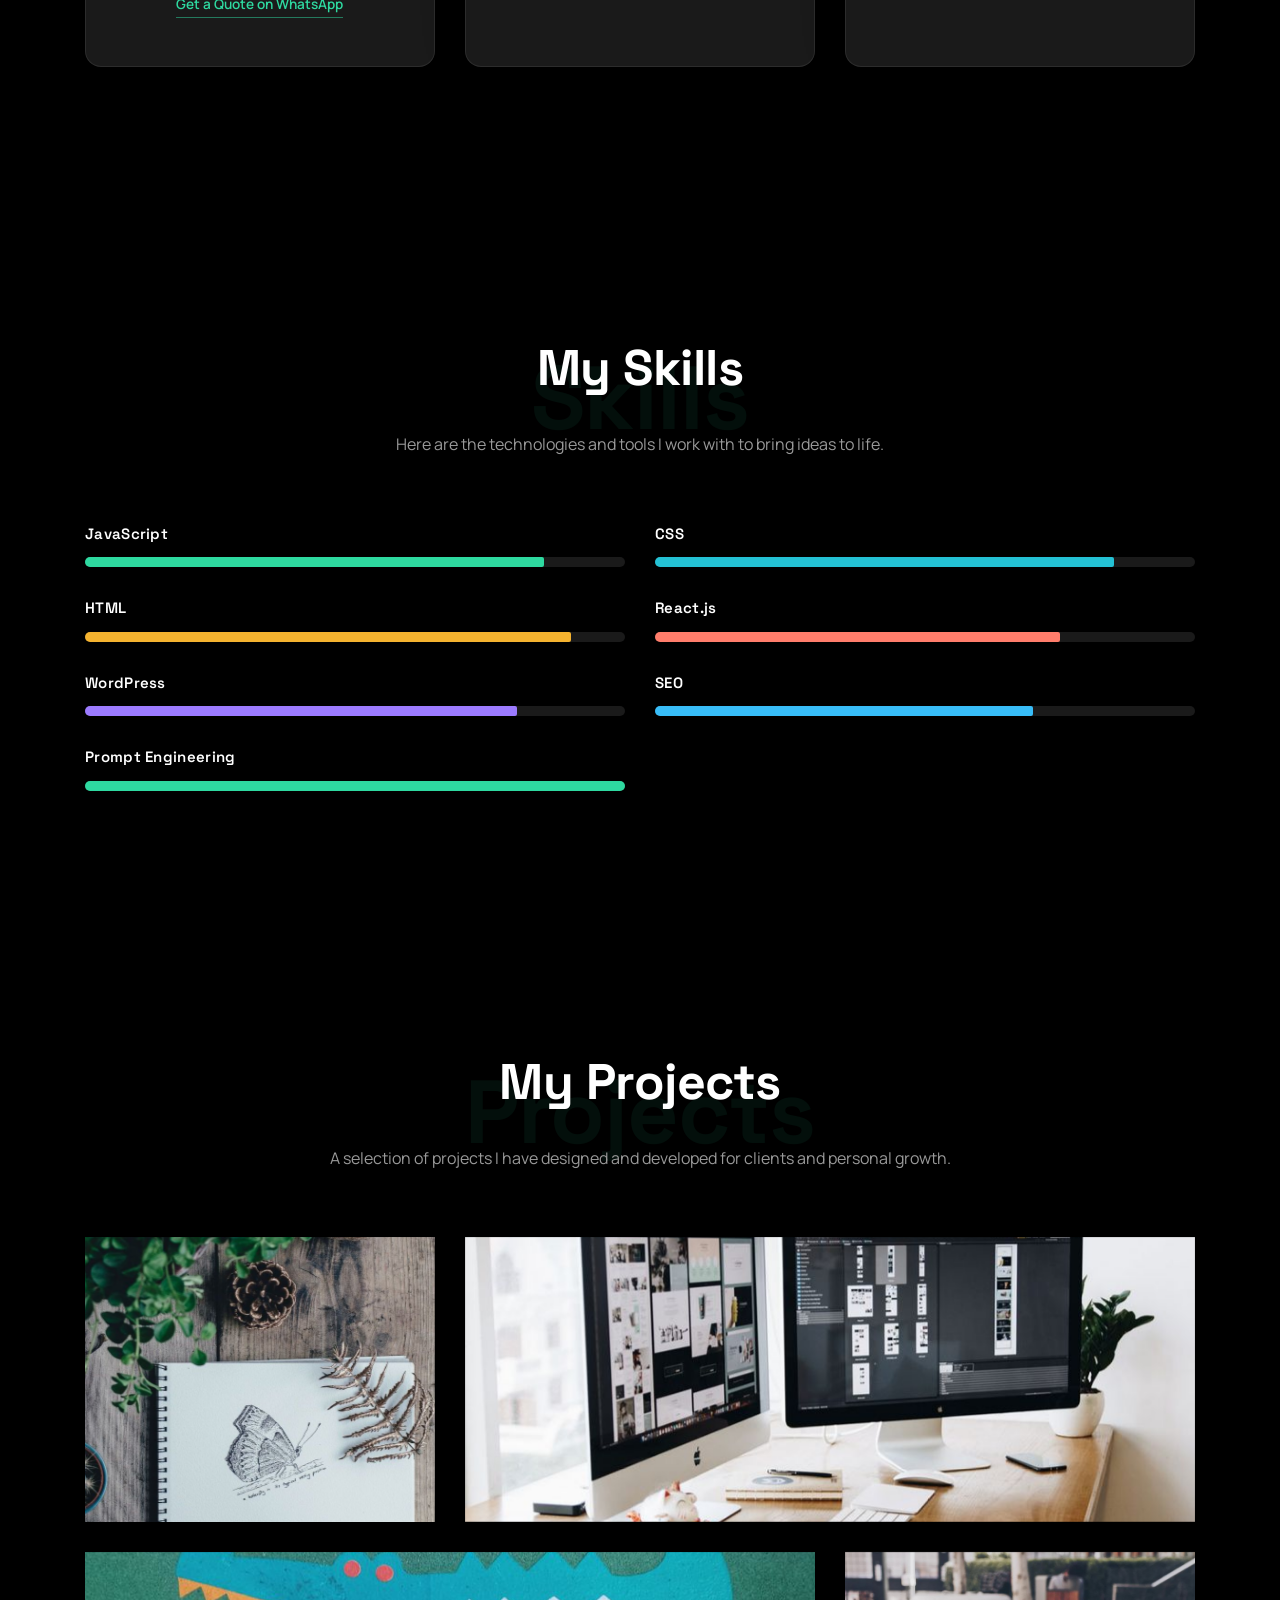
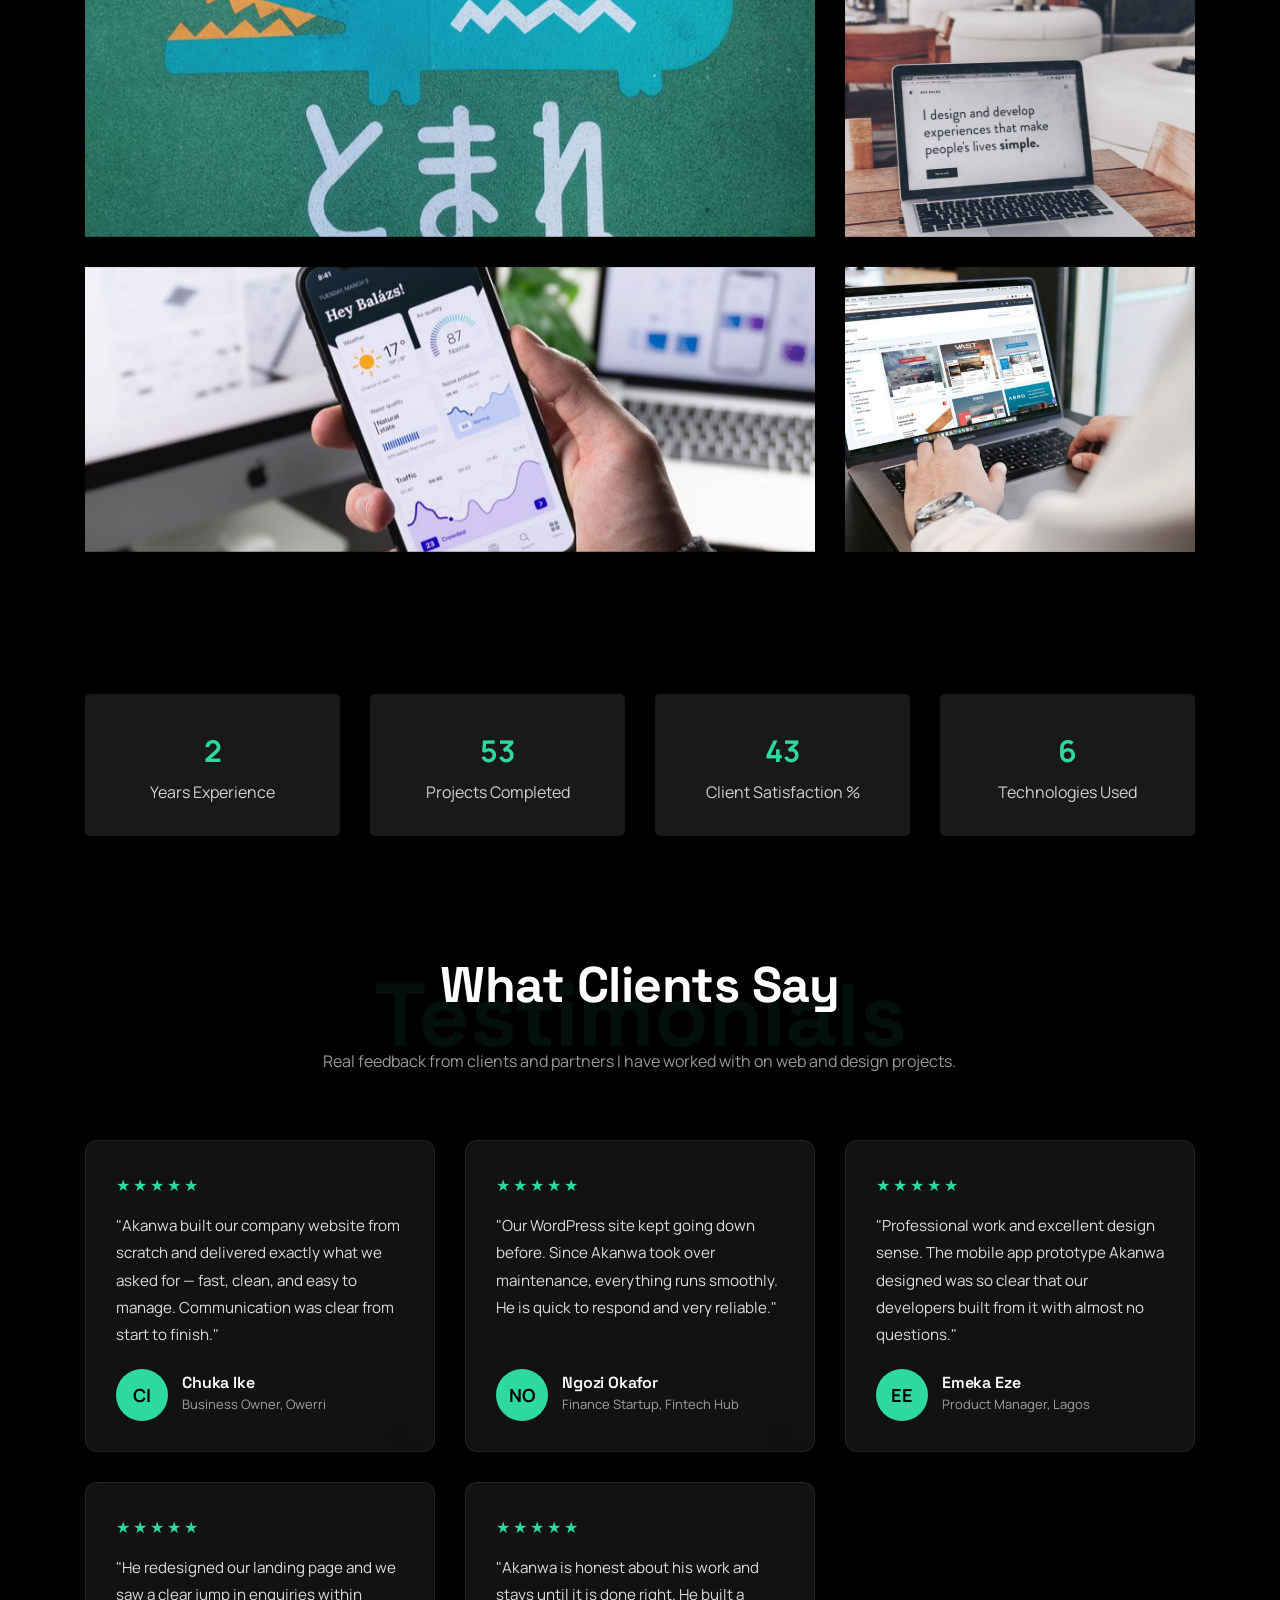
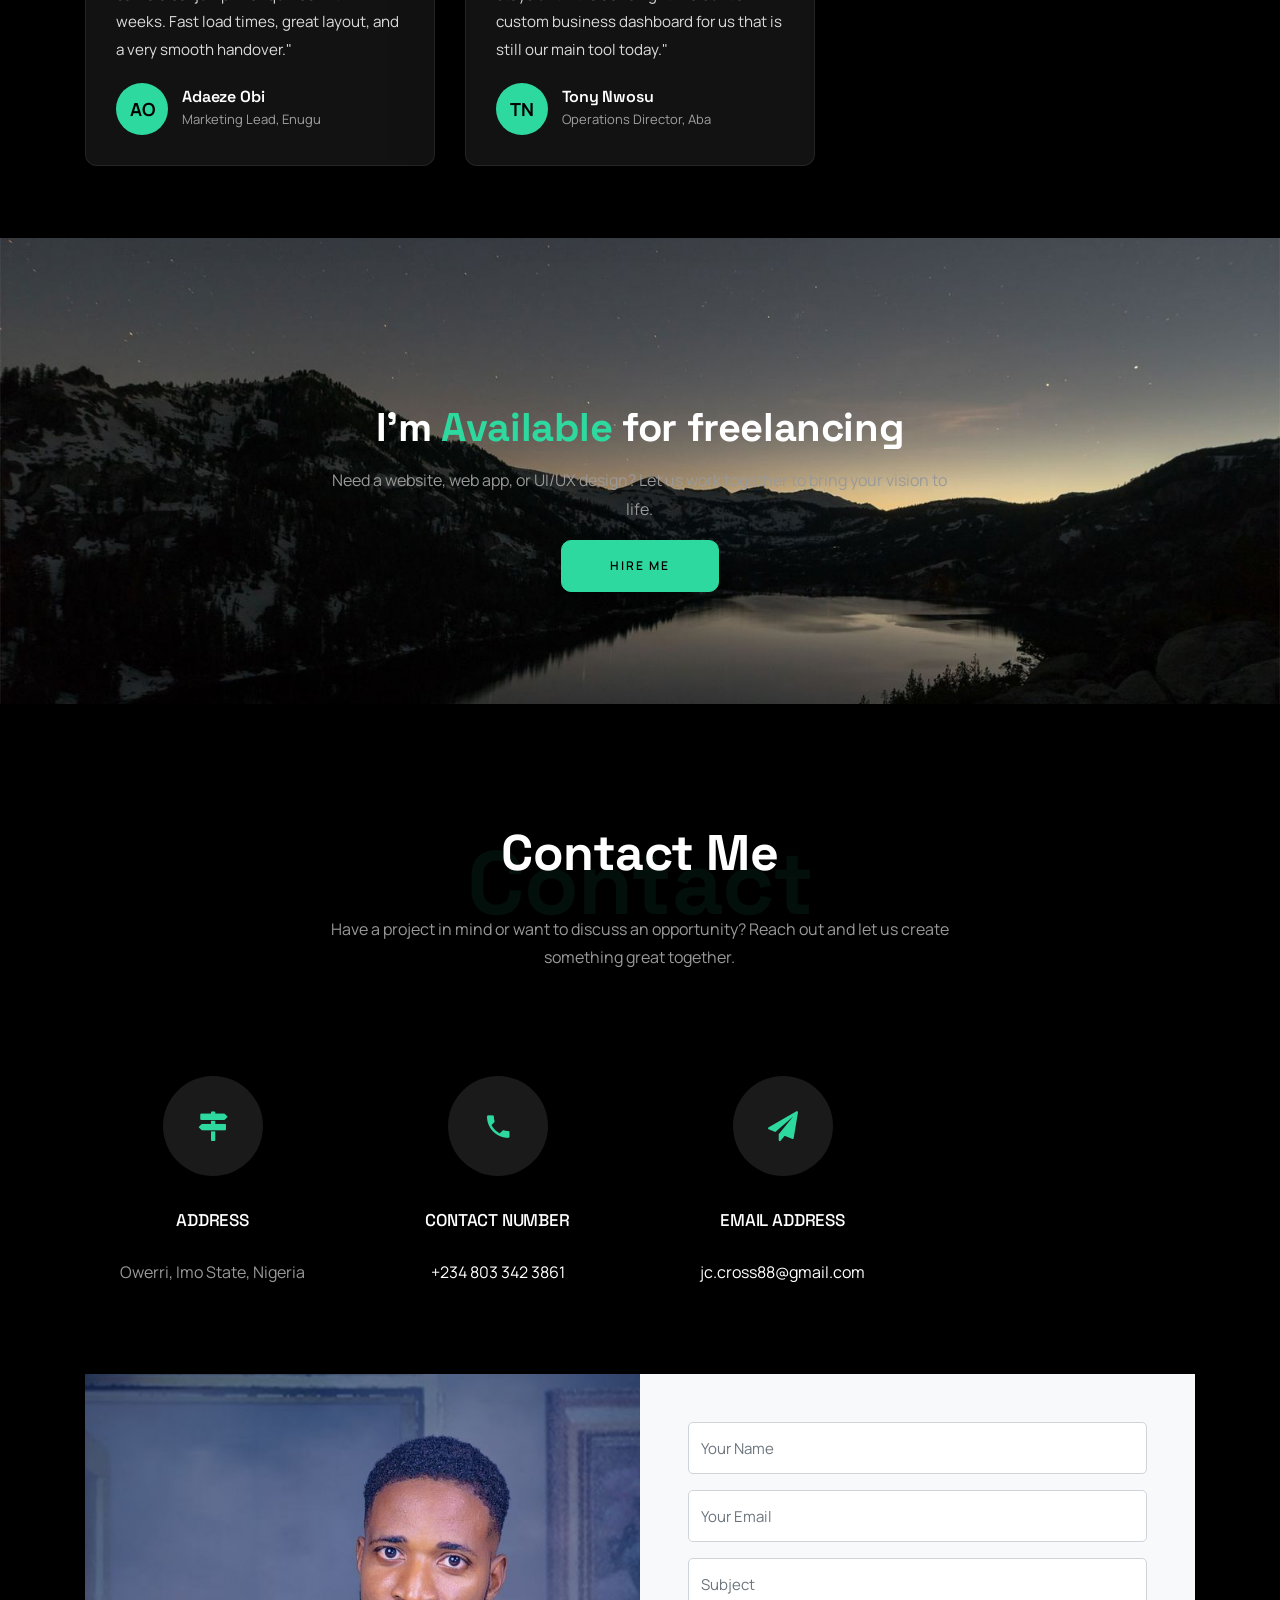
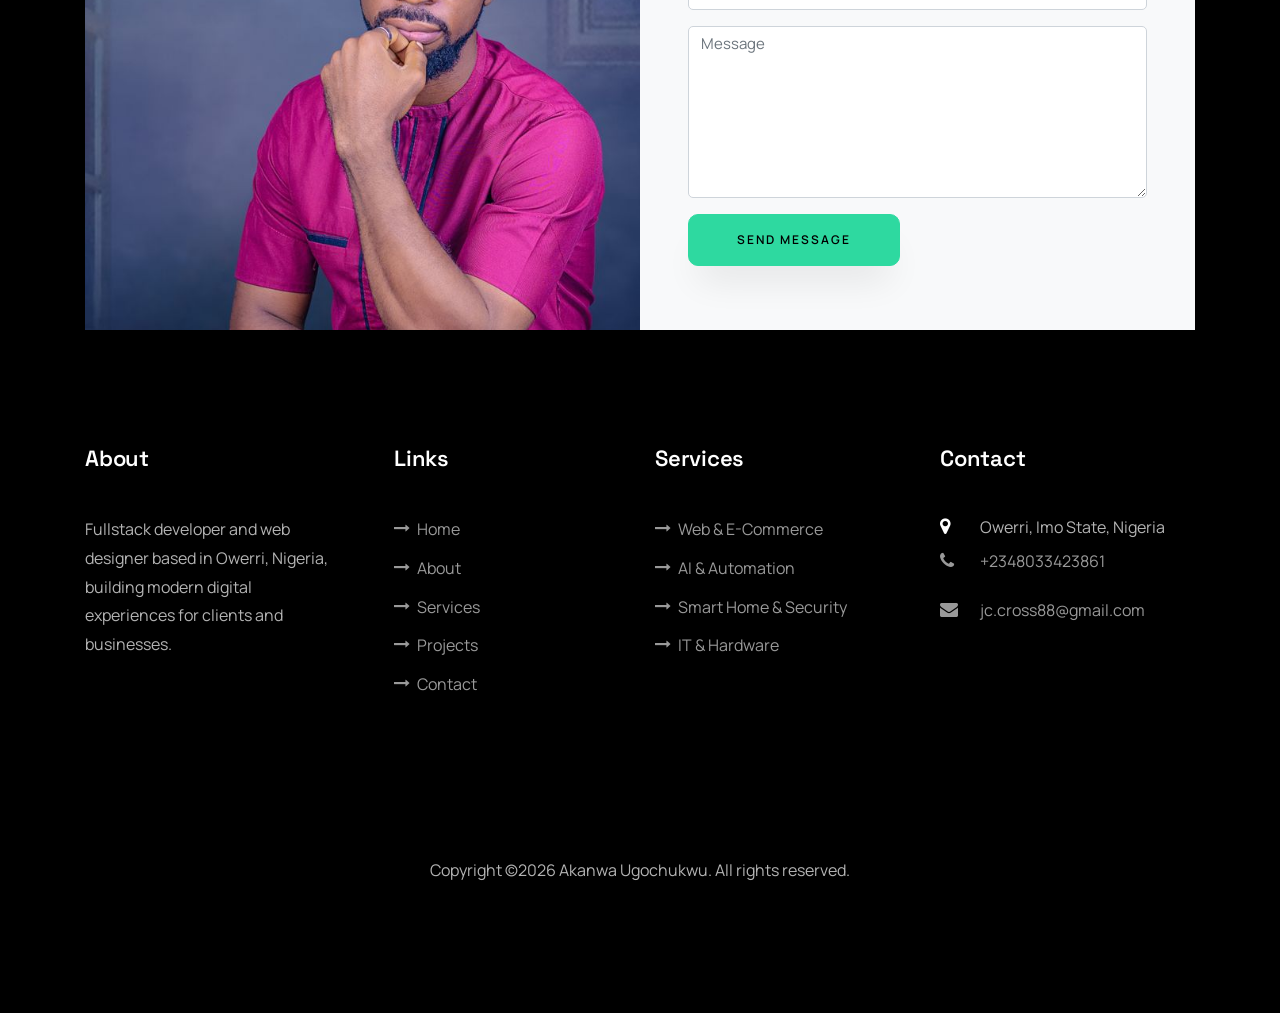
==== commit b4084af4: "Update portfolio content, CV and SEO metadata" ====
--- a/index.html
+++ b/index.html
@@ -1,11 +1,39 @@
 <!DOCTYPE html>
 <html lang="en">
   <head>
-    <title>Akanwa Ugochukwu - Portfolio</title>
+    <title>Akanwa Ugochukwu | Fullstack Developer & Web Designer</title>
     <meta charset="utf-8">
     <meta name="viewport" content="width=device-width, initial-scale=1, shrink-to-fit=no">
+    <meta name="color-scheme" content="dark light">
+    <meta name="description" content="Akanwa Ugochukwu (WebStackPro) — web development, AI & chatbot automation, smart homes, CCTV, IT support and digital marketing in Owerri, Nigeria.">
+    <meta name="keywords" content="fullstack developer, web designer, frontend developer, WordPress, React.js, Owerri, Nigeria">
+    <meta name="author" content="Akanwa Ugochukwu">
+    <link rel="canonical" href="https://akanwa.webstackpro.pro/">
+    <meta property="og:title" content="Akanwa Ugochukwu | Fullstack Developer & Web Designer">
+    <meta property="og:description" content="Building modern, responsive websites and web applications. Based in Owerri, Nigeria.">
+    <meta property="og:type" content="website">
+    <meta property="og:url" content="https://akanwa.webstackpro.pro/">
+    <meta property="og:image" content="https://akanwa.webstackpro.pro/images/about.jpg">
+    <meta name="twitter:card" content="summary_large_image">
+    <link rel="icon" type="image/svg+xml" href="favicon.svg">
+    <script type="application/ld+json">
+    {
+      "@context": "https://schema.org",
+      "@type": "Person",
+      "name": "Akanwa Ugochukwu",
+      "jobTitle": "Fullstack Developer & Web Designer",
+      "url": "https://akanwa.webstackpro.pro/",
+      "email": "jc.cross88@gmail.com",
+      "address": {
+        "@type": "PostalAddress",
+        "addressLocality": "Owerri",
+        "addressRegion": "Imo State",
+        "addressCountry": "NG"
+      }
+    }
+    </script>
     
-    <link href="https://fonts.googleapis.com/css?family=Poppins:100,200,300,400,500,600,700,800,900" rel="stylesheet">
+    <link href="https://fonts.googleapis.com/css2?family=Manrope:wght@300;400;500;600;700;800&amp;family=Space+Grotesk:wght@400;500;600;700&amp;display=swap" rel="stylesheet">
 
     <link rel="stylesheet" href="css/open-iconic-bootstrap.min.css">
     <link rel="stylesheet" href="css/animate.css">
@@ -21,6 +49,19 @@
     <link rel="stylesheet" href="css/flaticon.css">
     <link rel="stylesheet" href="css/icomoon.css">
     <link rel="stylesheet" href="css/style.css">
+    <link rel="stylesheet" href="css/custom.css">
+    <link rel="stylesheet" href="css/light-mode.css">
+    <script>
+      (function () {
+        try {
+          var saved = localStorage.getItem('theme');
+          var theme = saved === 'light' ? 'light' : 'dark';
+          document.documentElement.setAttribute('data-theme', theme);
+        } catch (e) {
+          document.documentElement.setAttribute('data-theme', 'dark');
+        }
+      })();
+    </script>
     <style>
       .service-card {
         cursor: pointer;
@@ -31,7 +72,7 @@
         box-shadow: 0 10px 20px rgba(0,0,0,0.08);
       }
       .service-card.active {
-        border: 1px solid #ffbd39;
+        border: 1px solid #2ed9a0;
         box-shadow: 0 12px 25px rgba(0,0,0,0.12);
       }
       .service-detail {
@@ -64,9 +105,13 @@
 	          <li class="nav-item"><a href="#services-section" class="nav-link"><span>Services</span></a></li>
 	          <li class="nav-item"><a href="#skills-section" class="nav-link"><span>Skills</span></a></li>
 	          <li class="nav-item"><a href="#projects-section" class="nav-link"><span>Projects</span></a></li>
+	          <li class="nav-item"><a href="#testimonials-section" class="nav-link"><span>Testimonials</span></a></li>
 	          <li class="nav-item"><a href="#contact-section" class="nav-link"><span>Contact</span></a></li>
 	        </ul>
 	      </div>
+	      <button type="button" class="theme-toggle theme-toggle-nav" id="theme-toggle" aria-label="Toggle light and dark theme">
+	        <span class="icon-sun-o" aria-hidden="true"></span>
+	      </button>
 	    </div>
 	  </nav>
 	  <section id="home-section" class="hero">
@@ -83,8 +128,8 @@
 		          	<div class="text">
 		          		<span class="subheading">Hello!</span>
 			            <h1 class="mb-4 mt-3">I'm <span>Akanwa Ugochukwu</span></h1>
-			            <h2 class="mb-4">A Fullstack Developer/Web Designer</h2>
-					    <p><a href="#contact-section" class="btn btn-primary py-3 px-4 hire-me-btn">Hire me</a> <a href="#" class="btn btn-white btn-outline-white py-3 px-4">My works</a></p>
+			            <h2 class="mb-4">A Fullstack Developer & Web Designer</h2>
+					    <p><a href="#contact-section" class="btn btn-primary py-3 px-4 hire-me-btn">Hire me</a> <a href="#projects-section" class="btn btn-white btn-outline-white py-3 px-4">My works</a></p>
 		            </div>
 		          </div>
 	        	</div>
@@ -101,8 +146,8 @@
 		          <div class="one-forth d-flex align-items-center ftco-animate" data-scrollax=" properties: { translateY: '70%' }">
 		          	<div class="text">
 		          		<span class="subheading">Hello!</span>
-			            <h1 class="mb-4 mt-3">I'm a <span>web designer</span> based in Owerri</h1>
-			            <p><a href="#contact-section" class="btn btn-primary py-3 px-4 hire-me-btn">Hire me</a> <a href="#" class="btn btn-white btn-outline-white py-3 px-4">My works</a></p>
+			            <h1 class="mb-4 mt-3">I build <span>modern websites</span> based in Owerri</h1>
+			            <p><a href="#contact-section" class="btn btn-primary py-3 px-4 hire-me-btn">Hire me</a> <a href="#projects-section" class="btn btn-white btn-outline-white py-3 px-4">My works</a></p>
 		            </div>
 		          </div>
 	        	</div>
@@ -117,7 +162,7 @@
     			<div class="col-md-6 col-lg-5 d-flex">
     				<div class="img-about img d-flex align-items-stretch">
     					<div class="overlay"></div>
-	    				<div class="img d-flex align-self-stretch align-items-center" style="background-image:url(images/about\ 2.jpg);">
+	    				<div class="img d-flex align-self-stretch align-items-center" style="background-image:url(images/about-2.jpg);">
 	    				</div>
     				</div>
     			</div>
@@ -126,14 +171,14 @@
 		          <div class="col-md-12 heading-section ftco-animate">
 		          	<h1 class="big">About</h1>
 		            <h2 class="mb-4">About Me</h2>
-		            <p>A small river named Duden flows by their place and supplies it with the necessary regelialia.</p>
+		            <p>I'm a passionate fullstack developer and web designer based in Owerri, Nigeria. I specialize in building modern, responsive websites and web applications that solve real problems. With expertise in React.js, WordPress, and UI/UX design, I turn ideas into digital experiences that work beautifully on every device.</p>
 		            <ul class="about-info mt-4 px-md-0 px-2">
 		            	<li class="d-flex"><span>Name:</span> <span>Akanwa Ugochukwu Reginald</span></li>
-		            	<li class="d-flex"><span>Date of birth:</span> <span>June 06, 1991</span></li>
-		            	<li class="d-flex"><span>Address:</span> <span>Plot 150 Ikenegbu Extension,owerri</span></li>
-		            	<li class="d-flex"><span>Zip code:</span> <span>234</span></li>
+		            	<li class="d-flex"><span>Address:</span> <span>Owerri, Imo State, Nigeria</span></li>
 		            	<li class="d-flex"><span>Email:</span> <span>jc.cross88@gmail.com</span></li>
 		            	<li class="d-flex"><span>Phone: </span> <span>+2348033423861</span></li>
+		            	<li class="d-flex"><span>GitHub:</span> <span><a href="https://github.com/" target="_blank" rel="noopener noreferrer">github.com/akanwa</a></span></li>
+		            	<li class="d-flex"><span>LinkedIn:</span> <span><a href="https://linkedin.com/" target="_blank" rel="noopener noreferrer">linkedin.com/in/akanwa</a></span></li>
 		            </ul>
 		          </div>
 		        </div>
@@ -141,7 +186,7 @@
               <div class="text">
               	<p class="mb-4">
 	                <span class="number" data-number="120">0</span>
-	                <span>Project complete</span>
+	                <span>Projects Completed</span>
                 </p>
                 <p><a href="cv/my-cv.pdf" download="Akanwa-Ugochukwu-CV.pdf" class="btn btn-primary py-3 px-3">Download CV</a></p>
               </div>
@@ -157,7 +202,7 @@
           <div class="col-md-10 heading-section text-center ftco-animate">
           	<h1 class="big big-2">Resume</h1>
             <h2 class="mb-4">Resume</h2>
-            <p>A small river named Duden flows by their place and supplies it with the necessary regelialia. It is a paradisematic country, in which roasted parts of sentences fly into your mouth.</p>
+            <p>My journey from maritime management into tech has given me a unique perspective on problem-solving and project execution. Here is a summary of my education and professional experience.</p>
           </div>
         </div>
     		<div class="row">
@@ -166,34 +211,46 @@
     					<span class="date">2013-2017</span>
     					<h2>Bachelor's Degree in Maritime Management</h2>
     					<span class="position"> Federal University of Technology Owerri</span>
-    					<p class="mt-4">A small river named Duden flows by their place and supplies it with the necessary regelialia. It is a paradisematic country, in which roasted parts of sentences fly into your mouth.</p>
-    				</div>
+    					<p class="mt-4">Built a strong foundation in analytical thinking, project management, and systematic problem-solving — skills that now drive my approach to software development.</p>
+    				</div>
+    				<div class="resume-wrap ftco-animate">
+    					<span class="date">2018-2021</span>
+    					<h2>IT &amp; Social Media Officer</h2>
+    					<span class="position">Hefshiba School, Surulere, Lagos</span>
+    					<p class="mt-4">Administered the school's ICT systems and computer laboratory, maintained network and internet connectivity, provided technical support to staff and students, and managed the school's social media pages and digital presence.</p>
+    				</div>
+    				<div class="resume-wrap ftco-animate">
+    					<span class="date">2020-2024</span>
+    					<h2>IT / Computer Technician</h2>
+    					<span class="position">ABC Transport PLC</span>
+    					<p class="mt-4">Troubleshot and repaired hardware and software issues, installed and configured computer systems and networks, and provided first-line technical support to staff.</p>
+    				</div>
+			</div>
+
+    			<div class="col-md-6">
     				<div class="resume-wrap ftco-animate">
     					<span class="date">2020-2023</span>
-    					<h2>Computer Training</h2>
-    					<span class="position">Wof Ict Center Owerri</span>
-    					<p class="mt-4">A small river named Duden flows by their place and supplies it with the necessary regelialia. It is a paradisematic country, in which roasted parts of sentences fly into your mouth.</p>
-    				</div>
-    				<!-- <div //class="resume-wrap ftco-animate" -->
-    					<!-- <span class="date">2014-2015</span> -->
-    					<!-- <h2>Computer Training</h2> -->
-    					<!-- <span class="position">Wof Ict Center Owerri</span> -->
-    					<!-- <p class="mt-4">A small river named Duden flows by their place and supplies it with the necessary regelialia. It is a paradisematic country, in which roasted parts of sentences fly into your mouth.</p> -->
-    				<!-- </div> -->
-    			</div>
-
-    			<div class="col-md-6">
+    					<h2>Computer Training & Web Development</h2>
+    					<span class="position">Wof ICT Center Owerri</span>
+    					<p class="mt-4">Completed intensive training in HTML, CSS, JavaScript, PHP, database management, and modern web development frameworks.</p>
+    				</div>
+    				<div class="resume-wrap ftco-animate">
+    					<span class="date">2026</span>
+    					<h2>Fullstack Web Development Certification</h2>
+    					<span class="position">Wof ICT Center Owerri</span>
+    					<p class="mt-4">Earned a professional certification covering frontend and backend development, databases, APIs, and deployment of full production web applications.</p>
+    				</div>
     				<div class="resume-wrap ftco-animate">
     					<span class="date">2024-2025</span>
-    					<h2>Wordpress Developer</h2>
+    					<h2>WordPress Developer</h2>
     					<span class="position">Fintech Hub</span>
-    					<p class="mt-4">A small river named Duden flows by their place and supplies it with the necessary regelialia. It is a paradisematic country, in which roasted parts of sentences fly into your mouth.</p>
+    					<p class="mt-4">Developed and maintained WordPress websites for fintech clients, focusing on performance, security, and responsive design across all devices.</p>
     				</div>
     				<div class="resume-wrap ftco-animate">
     					<span class="date">2024-2025</span>
     					<h2>UI/UX Designer</h2>
     					<span class="position">Nacole Computers</span>
-    					<p class="mt-4">A small river named Duden flows by their place and supplies it with the necessary regelialia. It is a paradisematic country, in which roasted parts of sentences fly into your mouth.</p>
+    					<p class="mt-4">Designed intuitive user interfaces and improved user experiences for web applications, translating client requirements into clean, functional designs.</p>
     				</div>
     			</div>
     		</div>
@@ -205,82 +262,81 @@
     	</div>
     </section>
 
-    <section class="ftco-section" id="services-section">
+        <section class="ftco-section" id="services-section">
     	<div class="container">
     		<div class="row justify-content-center py-5 mt-5">
           <div class="col-md-12 heading-section text-center ftco-animate">
           	<h1 class="big big-2">Services</h1>
             <h2 class="mb-4">Services</h2>
-            <p>Far far away, behind the word mountains, far from the countries Vokalia and Consonantia</p>
+            <p>AI bots, websites, smart homes, PCs, social media and more — everything your home or business needs, one team. <a href="https://www.webstackpro.pro/services" target="_blank" rel="noopener noreferrer" class="services-all-link">See the full list &#8594;</a></p>
           </div>
         </div>
     		<div class="row">
 					<div class="col-md-4 text-center d-flex ftco-animate">
-						<a href="#" class="services-1 service-card" data-title="Web Design" data-detail="I craft modern, responsive, and user-friendly interfaces that look great on every device and reflect your brand clearly.">
+						<div class="services-1 service-card" role="button" tabindex="0" aria-label="Web & E-Commerce">
 							<span class="icon">
-								<i class="flaticon-analysis"></i>
+								<svg class="service-icon" viewBox="0 0 24 24" fill="none" stroke="currentColor" stroke-width="1.8" stroke-linecap="round" stroke-linejoin="round" aria-hidden="true"><polyline points="16 18 22 12 16 6"></polyline><polyline points="8 6 2 12 8 18"></polyline></svg>
 							</span>
 							<div class="desc">
-								<h3 class="mb-3">Web Design</h3>
-								<p class="service-detail">I craft modern, responsive, and user-friendly interfaces that look great on every device and reflect your brand clearly.</p>
-							</div>
-						</a>
+								<h3 class="mb-3">Web & E-Commerce</h3>
+								<p class="service-detail">Websites, online stores and business software.<ul class="service-list"><li>Business Websites<span class="price">from ₦120,000</span></li><li>E-commerce Stores<span class="price">from ₦250,000</span></li><li>School Websites<span class="price">from ₦180,000</span></li><li>Hotel Booking Sites<span class="price">from ₦200,000</span></li><li>Custom Software & Apps</li><li>Website Management</li></ul><a class="service-cta" href="https://wa.me/2348033423861?text=Hi%20Akanwa%2C%20I%27m%20interested%20in%20your%20*Web%20%26%20E-Commerce*%20services." target="_blank" rel="noopener noreferrer">Get a Quote on WhatsApp</a></p>
+							</div>
+						</div>
 					</div>
 					<div class="col-md-4 text-center d-flex ftco-animate">
-						<a href="#" class="services-1 service-card" data-title="Website Maintainance" data-detail="I keep websites secure, updated, and running smoothly with regular maintenance, performance checks, and quick fixes.">
+						<div class="services-1 service-card" role="button" tabindex="0" aria-label="AI & Automation">
 							<span class="icon">
-								<i class="flaticon-flasks"></i>
+								<svg class="service-icon" viewBox="0 0 24 24" fill="none" stroke="currentColor" stroke-width="1.8" stroke-linecap="round" stroke-linejoin="round" aria-hidden="true"><path d="M12 4.5a2.5 2.5 0 0 0-4.96-.46 2.5 2.5 0 0 0-1.98 3 2.5 2.5 0 0 0-1.32 4.24 3 3 0 0 0 .34 5.58 2.5 2.5 0 0 0 2.96 3.08 2.5 2.5 0 0 0 4.91.05L12 20V4.5Z"></path><path d="M16 8V5c0-1.1.9-2 2-2"></path><path d="M12 13h4"></path><path d="M12 18h6a2 2 0 0 1 2 2v1"></path><path d="M12 8h8"></path></svg>
 							</span>
 							<div class="desc">
-								<h3 class="mb-3">Website Maintainance</h3>
-								<p class="service-detail">I keep websites secure, updated, and running smoothly with regular maintenance, performance checks, and quick fixes.</p>
-							</div>
-						</a>
+								<h3 class="mb-3">AI & Automation</h3>
+								<p class="service-detail">AI chatbots, bots and smart automation for your business.<ul class="service-list"><li>AI & Chatbot Installation<span class="price">from ₦150,000</span></li><li>AI Automation for Business</li><li>AI Content & Media Generation</li></ul><a class="service-cta" href="https://wa.me/2348033423861?text=Hi%20Akanwa%2C%20I%27m%20interested%20in%20your%20*AI%20%26%20Automation*%20services." target="_blank" rel="noopener noreferrer">Get a Quote on WhatsApp</a></p>
+							</div>
+						</div>
 					</div>
 					<div class="col-md-4 text-center d-flex ftco-animate">
-						<a href="#" class="services-1 service-card" data-title="Web Developer" data-detail="I build fast, reliable websites with clean code, strong structure, and functionality tailored to your needs.">
+						<div class="services-1 service-card" role="button" tabindex="0" aria-label="IT & Hardware">
 							<span class="icon">
-								<i class="flaticon-ideas"></i>
+								<svg class="service-icon" viewBox="0 0 24 24" fill="none" stroke="currentColor" stroke-width="1.8" stroke-linecap="round" stroke-linejoin="round" aria-hidden="true"><rect width="20" height="14" x="2" y="3" rx="2"></rect><line x1="8" x2="16" y1="21" y2="21"></line><line x1="12" x2="12" y1="17" y2="21"></line></svg>
 							</span>
 							<div class="desc">
-								<h3 class="mb-3">Web Developer</h3>
-								<p class="service-detail">I build fast, reliable websites with clean code, strong structure, and functionality tailored to your needs.</p>
-							</div>
-						</a>
-					</div>
-
+								<h3 class="mb-3">IT & Hardware</h3>
+								<p class="service-detail">PCs, laptops, accessories, servicing and repairs.<ul class="service-list"><li>Computers & Laptops</li><li>Custom PC Builds<span class="price">from ₦350,000</span></li><li>Servicing & Repairs</li><li>Monitors & Accessories</li><li>Software & Hardware Supply</li></ul><a class="service-cta" href="https://wa.me/2348033423861?text=Hi%20Akanwa%2C%20I%27m%20interested%20in%20your%20*IT%20%26%20Hardware*%20services." target="_blank" rel="noopener noreferrer">Get a Quote on WhatsApp</a></p>
+							</div>
+						</div>
+					</div>
 					<div class="col-md-4 text-center d-flex ftco-animate">
-						<a href="#" class="services-1 service-card" data-title="App Developing" data-detail="I create mobile-friendly and app-ready experiences that bring your services closer to users across devices.">
+						<div class="services-1 service-card" role="button" tabindex="0" aria-label="Social Media & Digital Marketing">
 							<span class="icon">
-								<i class="flaticon-analysis"></i>
+								<svg class="service-icon" viewBox="0 0 24 24" fill="none" stroke="currentColor" stroke-width="1.8" stroke-linecap="round" stroke-linejoin="round" aria-hidden="true"><path d="m3 11 18-5v12L3 14v-3z"></path><path d="M11.6 16.8a3 3 0 1 1-5.8-1.6"></path></svg>
 							</span>
 							<div class="desc">
-								<h3 class="mb-3">App Developing</h3>
-								<p class="service-detail">I create mobile-friendly and app-ready experiences that bring your services closer to users across devices.</p>
-							</div>
-						</a>
+								<h3 class="mb-3">Social Media & Digital Marketing</h3>
+								<p class="service-detail">Grow your brand online with expert management and marketing.<ul class="service-list"><li>Social Media Management<span class="price">from ₦50,000/mo</span></li><li>Social Media Ads & Marketing</li><li>Content Creation & Branding</li><li>SEO & Google Business Setup</li></ul><a class="service-cta" href="https://wa.me/2348033423861?text=Hi%20Akanwa%2C%20I%27m%20interested%20in%20your%20*Social Media%20%26%20Digital Marketing*%20services." target="_blank" rel="noopener noreferrer">Get a Quote on WhatsApp</a></p>
+							</div>
+						</div>
 					</div>
 					<div class="col-md-4 text-center d-flex ftco-animate">
-						<a href="#" class="services-1 service-card" data-title="Branding" data-detail="I help shape memorable visual identities, messaging, and brand consistency that make your business stand out.">
+						<div class="services-1 service-card" role="button" tabindex="0" aria-label="Smart Home & Security">
 							<span class="icon">
-								<i class="flaticon-flasks"></i>
+								<svg class="service-icon" viewBox="0 0 24 24" fill="none" stroke="currentColor" stroke-width="1.8" stroke-linecap="round" stroke-linejoin="round" aria-hidden="true"><path d="M12 22s8-4 8-10V5l-8-3-8 3v7c0 6 8 10 8 10"></path></svg>
 							</span>
 							<div class="desc">
-								<h3 class="mb-3">Branding</h3>
-								<p class="service-detail">I help shape memorable visual identities, messaging, and brand consistency that make your business stand out.</p>
-							</div>
-						</a>
+								<h3 class="mb-3">Smart Home & Security</h3>
+								<p class="service-detail">Smart home setups, CCTV and security systems.<ul class="service-list"><li>Smart Home Installation<span class="price">from ₦80,000</span></li><li>CCTV Installation<span class="price">from ₦75,000</span></li><li>Smart Security Systems</li></ul><a class="service-cta" href="https://wa.me/2348033423861?text=Hi%20Akanwa%2C%20I%27m%20interested%20in%20your%20*Smart Home%20%26%20Security*%20services." target="_blank" rel="noopener noreferrer">Get a Quote on WhatsApp</a></p>
+							</div>
+						</div>
 					</div>
 					<div class="col-md-4 text-center d-flex ftco-animate">
-						<a href="#" class="services-1 service-card" data-title="Product Strategy" data-detail="I turn ideas into clear product plans with smart positioning, user focus, and growth-minded execution.">
+						<div class="services-1 service-card" role="button" tabindex="0" aria-label="Consultancy & Training">
 							<span class="icon">
-								<i class="flaticon-ideas"></i>
+								<svg class="service-icon" viewBox="0 0 24 24" fill="none" stroke="currentColor" stroke-width="1.8" stroke-linecap="round" stroke-linejoin="round" aria-hidden="true"><path d="M22 10v6M2 10l10-5 10 5-10 5z"></path><path d="M6 12v5c3 3 9 3 12 0v-5"></path></svg>
 							</span>
 							<div class="desc">
-								<h3 class="mb-3">Product Strategy</h3>
-								<p class="service-detail">I turn ideas into clear product plans with smart positioning, user focus, and growth-minded execution.</p>
-							</div>
-						</a>
+								<h3 class="mb-3">Consultancy & Training</h3>
+								<p class="service-detail">Expert IT advice and hands-on tech training.<ul class="service-list"><li>IT Consultancy & Tech Audits</li><li>Tech Training & E-Learning</li></ul><a class="service-cta" href="https://wa.me/2348033423861?text=Hi%20Akanwa%2C%20I%27m%20interested%20in%20your%20*Consultancy%20%26%20Training*%20services." target="_blank" rel="noopener noreferrer">Get a Quote on WhatsApp</a></p>
+							</div>
+						</div>
 					</div>
 				</div>
     	</div>
@@ -293,17 +349,17 @@
           <div class="col-md-12 heading-section text-center ftco-animate">
           	<h1 class="big big-2">Skills</h1>
             <h2 class="mb-4">My Skills</h2>
-            <p>Far far away, behind the word mountains, far from the countries Vokalia and Consonantia</p>
+            <p>Here are the technologies and tools I work with to bring ideas to life.</p>
           </div>
         </div>
 				<div class="row">
 					<div class="col-md-6 animate-box">
 						<div class="progress-wrap ftco-animate">
-							<h3>Coding</h3>
+							<h3>JavaScript</h3>
 							<div class="progress">
-							 	<div class="progress-bar color-1" role="progressbar" aria-valuenow="90"
-							  	aria-valuemin="0" aria-valuemax="100" style="width:90%">
-							    <span>90%</span>
+							 	<div class="progress-bar color-1" role="progressbar" aria-valuenow="85"
+							  	aria-valuemin="0" aria-valuemax="100" style="width:85%">
+							    <span>85%</span>
 							  	</div>
 							</div>
 						</div>
@@ -323,19 +379,19 @@
 						<div class="progress-wrap ftco-animate">
 							<h3>HTML</h3>
 							<div class="progress">
-							 	<div class="progress-bar color-3" role="progressbar" aria-valuenow="95"
-							  	aria-valuemin="0" aria-valuemax="100" style="width:95%">
-							    <span>85%</span>
+							 	<div class="progress-bar color-3" role="progressbar" aria-valuenow="90"
+							  	aria-valuemin="0" aria-valuemax="100" style="width:90%">
+							    <span>90%</span>
 							  	</div>
 							</div>
 						</div>
 					</div>
 					<div class="col-md-6 animate-box">
 						<div class="progress-wrap ftco-animate">
-							<h3>REACT.JS</h3>
+							<h3>React.js</h3>
 							<div class="progress">
-							 	<div class="progress-bar color-4" role="progressbar" aria-valuenow="90"
-							  	aria-valuemin="0" aria-valuemax="100" style="width:90%">
+							 	<div class="progress-bar color-4" role="progressbar" aria-valuenow="75"
+							  	aria-valuemin="0" aria-valuemax="100" style="width:75%">
 							    <span>75%</span>
 							  	</div>
 							</div>
@@ -345,9 +401,9 @@
 						<div class="progress-wrap ftco-animate">
 							<h3>WordPress</h3>
 							<div class="progress">
-							 	<div class="progress-bar color-5" role="progressbar" aria-valuenow="70"
-							  	aria-valuemin="0" aria-valuemax="100" style="width:70%">
-							    <span>70%</span>
+							 	<div class="progress-bar color-5" role="progressbar" aria-valuenow="80"
+							  	aria-valuemin="0" aria-valuemax="100" style="width:80%">
+							    <span>80%</span>
 							  	</div>
 							</div>
 						</div>
@@ -356,9 +412,20 @@
 						<div class="progress-wrap ftco-animate">
 							<h3>SEO</h3>
 							<div class="progress">
-							 	<div class="progress-bar color-6" role="progressbar" aria-valuenow="80"
-							  	aria-valuemin="0" aria-valuemax="100" style="width:80%">
-							    <span>45%</span>
+							 	<div class="progress-bar color-6" role="progressbar" aria-valuenow="70"
+							  	aria-valuemin="0" aria-valuemax="100" style="width:70%">
+							    <span>70%</span>
+							  	</div>
+							</div>
+						</div>
+					</div>
+					<div class="col-md-6 animate-box">
+						<div class="progress-wrap ftco-animate">
+							<h3>Prompt Engineering</h3>
+							<div class="progress">
+							 	<div class="progress-bar color-7" role="progressbar" aria-valuenow="100"
+							  	aria-valuemin="0" aria-valuemax="100" style="width:100%">
+							    <span>100%</span>
 							  	</div>
 							</div>
 						</div>
@@ -373,8 +440,8 @@
     		<div class="row justify-content-center pb-5">
           <div class="col-md-12 heading-section text-center ftco-animate">
           	<h1 class="big big-2">Projects</h1>
-            <h2 class="mb-4">Our Projects</h2>
-            <p>Far far away, behind the word mountains, far from the countries Vokalia and Consonantia</p>
+            <h2 class="mb-4">My Projects</h2>
+            <p>A selection of projects I have designed and developed for clients and personal growth.</p>
           </div>
         </div>
     		<div class="row">
@@ -382,8 +449,8 @@
     				<div class="project img ftco-animate d-flex justify-content-center align-items-center" style="background-image: url(images/project-4.jpg);">
     					<div class="overlay"></div>
 	    				<div class="text text-center p-4">
-	    					<h3><a href="#">Branding &amp; Illustration Design</a></h3>
-	    					<span>Web Design</span>
+	    					<h3><a href="#">Fintech Landing Page</a></h3>
+	    					<span>WordPress &bull; Responsive Design</span>
 	    				</div>
     				</div>
   				</div>
@@ -391,8 +458,8 @@
     				<div class="project img ftco-animate d-flex justify-content-center align-items-center" style="background-image: url(images/project-5.jpg);">
     					<div class="overlay"></div>
 	    				<div class="text text-center p-4">
-	    					<h3><a href="#">Branding &amp; Illustration Design</a></h3>
-	    					<span>Web Design</span>
+	    					<h3><a href="single.html">E-Commerce Platform</a></h3>
+	    					<span>React.js &bull; Fullstack</span>
 	    				</div>
     				</div>
   				</div>
@@ -401,16 +468,16 @@
     				<div class="project img ftco-animate d-flex justify-content-center align-items-center" style="background-image: url(images/project-1.jpg);">
     					<div class="overlay"></div>
 	    				<div class="text text-center p-4">
-	    					<h3><a href="#">Branding &amp; Illustration Design</a></h3>
-	    					<span>Web Design</span>
+	    					<h3><a href="#">Portfolio Website</a></h3>
+	    					<span>UI/UX Design &bull; HTML/CSS</span>
 	    				</div>
     				</div>
 
     				<div class="project img ftco-animate d-flex justify-content-center align-items-center" style="background-image: url(images/project-6.jpg);">
     					<div class="overlay"></div>
 	    				<div class="text text-center p-4">
-	    					<h3><a href="#">Branding &amp; Illustration Design</a></h3>
-	    					<span>Web Design</span>
+	    					<h3><a href="#">Business Dashboard</a></h3>
+	    					<span>React.js &bull; REST API</span>
 	    				</div>
     				</div>
     			</div>
@@ -420,8 +487,8 @@
 		    				<div class="project img ftco-animate d-flex justify-content-center align-items-center" style="background-image: url(images/project-2.jpg);">
 		    					<div class="overlay"></div>
 			    				<div class="text text-center p-4">
-			    					<h3><a href="#">Branding &amp; Illustration Design</a></h3>
-			    					<span>Web Design</span>
+			    					<h3><a href="#">Brand Identity System</a></h3>
+			    					<span>Branding &bull; Graphic Design</span>
 			    				</div>
 		    				</div>
 	    				</div>
@@ -429,8 +496,8 @@
 		    				<div class="project img ftco-animate d-flex justify-content-center align-items-center" style="background-image: url(images/project-3.jpg);">
 		    					<div class="overlay"></div>
 			    				<div class="text text-center p-4">
-			    					<h3><a href="#">Branding &amp; Illustration Design</a></h3>
-			    					<span>Web Design</span>
+			    					<h3><a href="#">Mobile App Prototype</a></h3>
+			    					<span>UI/UX &bull; App Design</span>
 			    				</div>
 		    				</div>
 	    				</div>
@@ -446,32 +513,111 @@
           <div class="col-md d-flex justify-content-center counter-wrap ftco-animate">
             <div class="block-18">
               <div class="text">
-                <strong class="number" data-number="100">0</strong>
-                <span>Awards</span>
+                <strong class="number" data-number="5">0</strong>
+                <span>Years Experience</span>
               </div>
             </div>
           </div>
           <div class="col-md d-flex justify-content-center counter-wrap ftco-animate">
             <div class="block-18">
               <div class="text">
-                <strong class="number" data-number="1200">0</strong>
-                <span>Complete Projects</span>
+                <strong class="number" data-number="120">0</strong>
+                <span>Projects Completed</span>
               </div>
             </div>
           </div>
           <div class="col-md d-flex justify-content-center counter-wrap ftco-animate">
             <div class="block-18">
               <div class="text">
-                <strong class="number" data-number="1200">0</strong>
-                <span>Happy Customers</span>
+                <strong class="number" data-number="98">0</strong>
+                <span>Client Satisfaction %</span>
               </div>
             </div>
           </div>
           <div class="col-md d-flex justify-content-center counter-wrap ftco-animate">
             <div class="block-18">
               <div class="text">
-                <strong class="number" data-number="500">0</strong>
-                <span>Cups of coffee</span>
+                <strong class="number" data-number="15">0</strong>
+                <span>Technologies Used</span>
+              </div>
+            </div>
+          </div>
+        </div>
+      </div>
+    </section>
+
+    <section class="ftco-section" id="testimonials-section">
+      <div class="container">
+        <div class="row justify-content-center pb-5">
+          <div class="col-md-10 heading-section text-center ftco-animate">
+            <h1 class="big big-2">Testimonials</h1>
+            <h2 class="mb-4">What Clients Say</h2>
+            <p>Real feedback from clients and partners I have worked with on web and design projects.</p>
+          </div>
+        </div>
+        <div class="row">
+          <div class="col-md-6 col-lg-4 d-flex ftco-animate">
+            <div class="testimonial-box">
+              <div class="testimonial-stars" aria-label="5 out of 5 stars">&#9733;&#9733;&#9733;&#9733;&#9733;</div>
+              <p class="testimonial-text">"Akanwa built our company website from scratch and delivered exactly what we asked for — fast, clean, and easy to manage. Communication was clear from start to finish."</p>
+              <div class="testimonial-author">
+                <div class="testimonial-avatar">CI</div>
+                <div>
+                  <h4>Chuka Ike</h4>
+                  <span>Business Owner, Owerri</span>
+                </div>
+              </div>
+            </div>
+          </div>
+          <div class="col-md-6 col-lg-4 d-flex ftco-animate">
+            <div class="testimonial-box">
+              <div class="testimonial-stars" aria-label="5 out of 5 stars">&#9733;&#9733;&#9733;&#9733;&#9733;</div>
+              <p class="testimonial-text">"Our WordPress site kept going down before. Since Akanwa took over maintenance, everything runs smoothly. He is quick to respond and very reliable."</p>
+              <div class="testimonial-author">
+                <div class="testimonial-avatar">NO</div>
+                <div>
+                  <h4>Ngozi Okafor</h4>
+                  <span>Finance Startup, Fintech Hub</span>
+                </div>
+              </div>
+            </div>
+          </div>
+          <div class="col-md-6 col-lg-4 d-flex ftco-animate">
+            <div class="testimonial-box">
+              <div class="testimonial-stars" aria-label="5 out of 5 stars">&#9733;&#9733;&#9733;&#9733;&#9733;</div>
+              <p class="testimonial-text">"Professional work and excellent design sense. The mobile app prototype Akanwa designed was so clear that our developers built from it with almost no questions."</p>
+              <div class="testimonial-author">
+                <div class="testimonial-avatar">EE</div>
+                <div>
+                  <h4>Emeka Eze</h4>
+                  <span>Product Manager, Lagos</span>
+                </div>
+              </div>
+            </div>
+          </div>
+          <div class="col-md-6 col-lg-4 d-flex ftco-animate">
+            <div class="testimonial-box">
+              <div class="testimonial-stars" aria-label="5 out of 5 stars">&#9733;&#9733;&#9733;&#9733;&#9733;</div>
+              <p class="testimonial-text">"He redesigned our landing page and we saw a clear jump in enquiries within weeks. Fast load times, great layout, and a very smooth handover."</p>
+              <div class="testimonial-author">
+                <div class="testimonial-avatar">AO</div>
+                <div>
+                  <h4>Adaeze Obi</h4>
+                  <span>Marketing Lead, Enugu</span>
+                </div>
+              </div>
+            </div>
+          </div>
+          <div class="col-md-6 col-lg-4 d-flex ftco-animate">
+            <div class="testimonial-box">
+              <div class="testimonial-stars" aria-label="5 out of 5 stars">&#9733;&#9733;&#9733;&#9733;&#9733;</div>
+              <p class="testimonial-text">"Akanwa is honest about his work and stays until it is done right. He built a custom business dashboard for us that is still our main tool today."</p>
+              <div class="testimonial-author">
+                <div class="testimonial-avatar">TN</div>
+                <div>
+                  <h4>Tony Nwosu</h4>
+                  <span>Operations Director, Aba</span>
+                </div>
               </div>
             </div>
           </div>
@@ -484,7 +630,7 @@
 				<div class="row justify-content-center">
 					<div class="col-md-7 ftco-animate text-center">
 						<h2>I'm <span>Available</span> for freelancing</h2>
-						<p>A small river named Duden flows by their place and supplies it with the necessary regelialia.</p>
+						<p>Need a website, web app, or UI/UX design? Let us work together to bring your vision to life.</p>
 						<p class="mb-0"><a href="#contact-section" class="btn btn-primary py-3 px-5 hire-me-btn">Hire me</a></p>
 					</div>
 				</div>
@@ -497,7 +643,7 @@
           <div class="col-md-7 heading-section text-center ftco-animate">
             <h1 class="big big-2">Contact</h1>
             <h2 class="mb-4">Contact Me</h2>
-            <p>Far far away, behind the word mountains, far from the countries Vokalia and Consonantia</p>
+            <p>Have a project in mind or want to discuss an opportunity? Reach out and let us create something great together.</p>
           </div>
         </div>
 
@@ -508,7 +654,7 @@
           			<span class="icon-map-signs"></span>
           		</div>
           		<h3 class="mb-4">Address</h3>
-	            <p>Plot 150 Ikenegbu Extension, Owerri, Imo State</p>
+	            <p>Owerri, Imo State, Nigeria</p>
 	          </div>
           </div>
           <div class="col-md-6 col-lg-3 d-flex ftco-animate">
@@ -517,7 +663,7 @@
           			<span class="icon-phone2"></span>
           		</div>
           		<h3 class="mb-4">Contact Number</h3>
-	            <p><a href="tel://1234567920">+2348033423861</a></p>
+	            <p><a href="tel:+2348033423861">+234 803 342 3861</a></p>
 	          </div>
           </div>
           <div class="col-md-6 col-lg-3 d-flex ftco-animate">
@@ -526,7 +672,7 @@
           			<span class="icon-paper-plane"></span>
           		</div>
           		<h3 class="mb-4">Email Address</h3>
-	            <p><a href="mailto:info@yoursite.com">jc.cross88@gmail.com</a></p>
+	            <p><a href="mailto:jc.cross88@gmail.com">jc.cross88@gmail.com</a></p>
 	          </div>
           </div>
           <div class="col-md-6 col-lg-3 d-flex ftco-animate">
@@ -534,30 +680,31 @@
           		<div class="icon d-flex align-items-center justify-content-center">
           			<span class="icon-globe"></span>
           		</div>
-          		<h3 class="mb-4">Website</h3>
-	            <p><a href="#">yoursite.com</a></p>
+          		<h3 class="mb-4">Working Hours</h3>
+	            <p>Mon - Sat, 9am - 6pm WAT</p>
 	          </div>
           </div>
         </div>
 
         <div class="row no-gutters block-9">
           <div class="col-md-6 order-md-last d-flex">
-            <form action="#" class="bg-light p-4 p-md-5 contact-form">
+            <form action="#" class="bg-light p-4 p-md-5 contact-form" id="contact-form">
               <div class="form-group">
-                <input type="text" class="form-control" placeholder="Your Name">
+                <input type="text" class="form-control" id="contact-name" placeholder="Your Name" required aria-label="Your Name">
               </div>
               <div class="form-group">
-                <input type="text" class="form-control" placeholder="Your Email">
+                <input type="email" class="form-control" id="contact-email" placeholder="Your Email" required aria-label="Your Email">
               </div>
               <div class="form-group">
-                <input type="text" class="form-control" placeholder="Subject">
+                <input type="text" class="form-control" id="contact-subject" placeholder="Subject" required aria-label="Subject">
               </div>
               <div class="form-group">
-                <textarea name="" id="message" cols="30" rows="7" class="form-control" placeholder="Message"></textarea>
+                <textarea name="" id="message" cols="30" rows="7" class="form-control" placeholder="Message" required aria-label="Message"></textarea>
               </div>
               <div class="form-group">
-                <input type="submit" value="Send Message" class="btn btn-primary py-3 px-5">
-              </div>
+                <button type="submit" value="Send Message" class="btn btn-primary py-3 px-5">Send Message</button>
+              </div>
+              <p id="contact-status" class="text-center mb-0" style="display:none;"></p>
             </form>
           
           </div>
@@ -576,11 +723,12 @@
           <div class="col-md">
             <div class="ftco-footer-widget mb-4">
               <h2 class="ftco-heading-2">About</h2>
-              <p>Far far away, behind the word mountains, far from the countries Vokalia and Consonantia, there live the blind texts.</p>
+              <p>Fullstack developer and web designer based in Owerri, Nigeria, building modern digital experiences for clients and businesses.</p>
               <ul class="ftco-footer-social list-unstyled float-md-left float-lft mt-5">
-                <li class="ftco-animate"><a href="#"><span class="icon-twitter"></span></a></li>
-                <li class="ftco-animate"><a href="#"><span class="icon-facebook"></span></a></li>
-                <li class="ftco-animate"><a href="#"><span class="icon-instagram"></span></a></li>
+                <li class="ftco-animate"><a href="https://github.com/" target="_blank" rel="noopener noreferrer" aria-label="GitHub"><span class="icon-github"></span></a></li>
+                <li class="ftco-animate"><a href="https://linkedin.com/" target="_blank" rel="noopener noreferrer" aria-label="LinkedIn"><span class="icon-linkedin"></span></a></li>
+                <li class="ftco-animate"><a href="https://twitter.com/" target="_blank" rel="noopener noreferrer" aria-label="Twitter"><span class="icon-twitter"></span></a></li>
+                <li class="ftco-animate"><a href="https://instagram.com/" target="_blank" rel="noopener noreferrer" aria-label="Instagram"><span class="icon-instagram"></span></a></li>
               </ul>
             </div>
           </div>
@@ -588,11 +736,11 @@
             <div class="ftco-footer-widget mb-4 ml-md-4">
               <h2 class="ftco-heading-2">Links</h2>
               <ul class="list-unstyled">
-                <li><a href="#"><span class="icon-long-arrow-right mr-2"></span>Home</a></li>
-                <li><a href="#"><span class="icon-long-arrow-right mr-2"></span>About</a></li>
-                <li><a href="#"><span class="icon-long-arrow-right mr-2"></span>Services</a></li>
-                <li><a href="#"><span class="icon-long-arrow-right mr-2"></span>Projects</a></li>
-                <li><a href="#"><span class="icon-long-arrow-right mr-2"></span>Contact</a></li>
+                <li><a href="#home-section"><span class="icon-long-arrow-right mr-2"></span>Home</a></li>
+                <li><a href="#about-section"><span class="icon-long-arrow-right mr-2"></span>About</a></li>
+                <li><a href="#services-section"><span class="icon-long-arrow-right mr-2"></span>Services</a></li>
+                <li><a href="#projects-section"><span class="icon-long-arrow-right mr-2"></span>Projects</a></li>
+                <li><a href="#contact-section"><span class="icon-long-arrow-right mr-2"></span>Contact</a></li>
               </ul>
             </div>
           </div>
@@ -600,22 +748,21 @@
              <div class="ftco-footer-widget mb-4">
               <h2 class="ftco-heading-2">Services</h2>
               <ul class="list-unstyled">
-                <li><a href="#"><span class="icon-long-arrow-right mr-2"></span>Web Design</a></li>
-                <li><a href="#"><span class="icon-long-arrow-right mr-2"></span>Web Development</a></li>
-                <li><a href="#"><span class="icon-long-arrow-right mr-2"></span>Business Strategy</a></li>
-                <li><a href="#"><span class="icon-long-arrow-right mr-2"></span>Data Analysis</a></li>
-                <li><a href="#"><span class="icon-long-arrow-right mr-2"></span>Graphic Design</a></li>
+                <li><a href="#services-section"><span class="icon-long-arrow-right mr-2"></span>Web &amp; E-Commerce</a></li>
+                <li><a href="#services-section"><span class="icon-long-arrow-right mr-2"></span>AI &amp; Automation</a></li>
+                <li><a href="#services-section"><span class="icon-long-arrow-right mr-2"></span>Smart Home &amp; Security</a></li>
+                <li><a href="#services-section"><span class="icon-long-arrow-right mr-2"></span>IT &amp; Hardware</a></li>
               </ul>
             </div>
           </div>
           <div class="col-md">
             <div class="ftco-footer-widget mb-4">
-            	<h2 class="ftco-heading-2">Have a Questions?</h2>
+            	<h2 class="ftco-heading-2">Contact</h2>
             	<div class="block-23 mb-3">
 	              <ul>
-	                <li><span class="icon icon-map-marker"></span><span class="text">Plot 150 Ikenegbu Extension, Owerri, Imo State</span></li>
-	                <li><a href="#"><span class="icon icon-phone"></span><span class="text">+2348033423861</span></a></li>
-	                <li><a href="#"><span class="icon icon-envelope"></span><span class="text">jc.cross88@gmail.com</span></a></li>
+	                <li><span class="icon icon-map-marker"></span><span class="text">Owerri, Imo State, Nigeria</span></li>
+	                <li><a href="tel:+2348033423861"><span class="icon icon-phone"></span><span class="text">+2348033423861</span></a></li>
+	                <li><a href="mailto:jc.cross88@gmail.com"><span class="icon icon-envelope"></span><span class="text">jc.cross88@gmail.com</span></a></li>
 	              </ul>
 	            </div>
             </div>
@@ -624,9 +771,9 @@
         <div class="row">
           <div class="col-md-12 text-center">
 
-            <p><!-- Link back to Colorlib can't be removed. Template is licensed under CC BY 3.0. -->
-  Copyright &copy;<script>document.write(new Date().getFullYear());</script> All rights reserved | This template is made with <i class="icon-heart color-danger" aria-hidden="true"></i> by <a href="https://colorlib.com" target="_blank">Colorlib</a>
-  <!-- Link back to Colorlib can't be removed. Template is licensed under CC BY 3.0. --></p>
+            <p>
+  Copyright &copy;<script>document.write(new Date().getFullYear());</script> Akanwa Ugochukwu. All rights reserved.
+</p>
           </div>
         </div>
       </div>
@@ -635,7 +782,7 @@
   
 
   <!-- loader -->
-  <div id="ftco-loader" class="show fullscreen"><svg class="circular" width="48px" height="48px"><circle class="path-bg" cx="24" cy="24" r="22" fill="none" stroke-width="4" stroke="#eeeeee"/><circle class="path" cx="24" cy="24" r="22" fill="none" stroke-width="4" stroke-miterlimit="10" stroke="#F96D00"/></svg></div>
+  <div id="ftco-loader" class="show fullscreen"><svg class="circular" width="48px" height="48px"><circle class="path-bg" cx="24" cy="24" r="22" fill="none" stroke-width="4" stroke="#eeeeee"/><circle class="path" cx="24" cy="24" r="22" fill="none" stroke-width="4" stroke-miterlimit="10" stroke="#2ed9a0"/></svg></div>
 
 
   <script src="js/jquery.min.js"></script>
@@ -654,6 +801,34 @@
   <script src="js/main.js"></script>
   <script>
     document.addEventListener('DOMContentLoaded', function () {
+      var themeToggle = document.getElementById('theme-toggle');
+      if (themeToggle) {
+        themeToggle.addEventListener('click', function () {
+          try {
+            var current = document.documentElement.getAttribute('data-theme') === 'light' ? 'dark' : 'light';
+            document.documentElement.setAttribute('data-theme', current);
+            localStorage.setItem('theme', current);
+            updateThemeIcon(current);
+          } catch (e) {
+            document.documentElement.setAttribute('data-theme', 'dark');
+          }
+        });
+        var initialTheme = document.documentElement.getAttribute('data-theme');
+        updateThemeIcon(initialTheme);
+      }
+
+      function updateThemeIcon(theme) {
+        var toggle = document.getElementById('theme-toggle');
+        if (!toggle) return;
+        var icon = toggle.querySelector('.icon-sun-o, .icon-moon-o');
+        if (theme === 'light') {
+          toggle.innerHTML = '<span class="icon-moon-o" aria-hidden="true"></span>';
+          toggle.setAttribute('aria-label', 'Switch to dark theme');
+        } else {
+          toggle.innerHTML = '<span class="icon-sun-o" aria-hidden="true"></span>';
+          toggle.setAttribute('aria-label', 'Switch to light theme');
+        }
+      }
       document.querySelectorAll('a.hire-me-btn').forEach(function (button) {
         button.addEventListener('click', function (event) {
           event.preventDefault();
@@ -665,7 +840,7 @@
 
           var messageField = document.getElementById('message');
           if (messageField) {
-            messageField.focus();
+            setTimeout(function () { messageField.focus(); }, 700);
           }
         });
       });
@@ -679,6 +854,63 @@
           this.classList.add('active');
         });
       });
+
+      var contactForm = document.getElementById('contact-form');
+      if (contactForm) {
+        contactForm.addEventListener('submit', function (event) {
+          event.preventDefault();
+
+          var nameField = document.getElementById('contact-name');
+          var emailField = document.getElementById('contact-email');
+          var subjectField = document.getElementById('contact-subject');
+          var messageField = document.getElementById('message');
+          var statusEl = document.getElementById('contact-status');
+
+          try {
+            var name = nameField.value.trim();
+            var email = emailField.value.trim();
+            var subject = subjectField.value.trim();
+            var message = messageField.value.trim();
+
+            if (!name || !email || !subject || !message) {
+              if (statusEl) {
+                statusEl.textContent = 'Please fill in all fields.';
+                statusEl.style.display = 'block';
+                statusEl.style.color = '#dc3545';
+              }
+              return;
+            }
+
+            if (!/^[^@\s]+@[^@\s]+\.[^@\s]+$/.test(email)) {
+              if (statusEl) {
+                statusEl.textContent = 'Please enter a valid email address.';
+                statusEl.style.display = 'block';
+                statusEl.style.color = '#dc3545';
+              }
+              return;
+            }
+
+            var mailtoLink = 'mailto:jc.cross88@gmail.com'
+              + '?subject=' + encodeURIComponent(subject + ' - from ' + name)
+              + '&body=' + encodeURIComponent(message + '\n\nFrom: ' + name + '\nEmail: ' + email);
+
+            window.location.href = mailtoLink;
+
+            if (statusEl) {
+              statusEl.textContent = 'Your email app should open now. If not, email me directly at jc.cross88@gmail.com';
+              statusEl.style.display = 'block';
+              statusEl.style.color = '#28a745';
+            }
+            contactForm.reset();
+          } catch (error) {
+            if (statusEl) {
+              statusEl.textContent = 'Sorry, something went wrong. Please email me directly at jc.cross88@gmail.com';
+              statusEl.style.display = 'block';
+              statusEl.style.color = '#dc3545';
+            }
+          }
+        });
+      }
     });
   </script>
   
--- a/css/custom.css
+++ b/css/custom.css
@@ -0,0 +1,432 @@
+/*
+ * Custom components: theme toggle button + testimonials.
+ */
+
+/* ---- Theme toggle (mobile-first, 48px touch target) ---- */
+.theme-toggle {
+  width: 44px;
+  height: 44px;
+  min-height: 44px;
+  display: -webkit-inline-box;
+  display: -ms-inline-flexbox;
+  display: inline-flex;
+  -webkit-box-align: center;
+  -ms-flex-align: center;
+  align-items: center;
+  -webkit-box-pack: center;
+  -ms-flex-pack: center;
+  justify-content: center;
+  margin-left: 10px;
+  border-radius: 50%;
+  background: rgba(255, 255, 255, 0.1);
+  border: 1px solid rgba(255, 255, 255, 0.3);
+  color: #ffffff;
+  font-size: 18px;
+  cursor: pointer;
+  -webkit-transition: all 0.3s ease;
+  -o-transition: all 0.3s ease;
+  transition: all 0.3s ease; }
+  .theme-toggle:focus {
+    outline: 2px solid #2ed9a0;
+    outline-offset: 2px; }
+  .theme-toggle:hover {
+    background: #2ed9a0;
+    color: #000000;
+    border-color: #2ed9a0; }
+
+.theme-toggle-nav {
+  position: absolute;
+  top: 12px;
+  right: 78px;
+  z-index: 20; }
+  @media (max-width: 575.98px) {
+    .theme-toggle-nav {
+      right: 74px;
+      top: 10px; } }
+  @media (min-width: 992px) {
+    .theme-toggle-nav {
+      right: 22px;
+      top: 14px; } }
+  @media (min-width: 1200px) {
+    .theme-toggle-nav {
+      right: 100px; } }
+
+[data-theme="light"] .ftco-navbar-light.scrolled .theme-toggle,
+[data-theme="light"] .navbar .theme-toggle {
+  background: rgba(0, 0, 0, 0.06);
+  border: 1px solid rgba(0, 0, 0, 0.25);
+  color: #000000; }
+  [data-theme="light"] .ftco-navbar-light.scrolled .theme-toggle:hover,
+  [data-theme="light"] .navbar .theme-toggle:hover {
+    background: #2ed9a0;
+    color: #000000; }
+
+/* ---- Testimonials (dark default) ---- */
+.testimonial-box {
+  width: 100%;
+  background: rgba(255, 255, 255, 0.07);
+  border: 1px solid rgba(255, 255, 255, 0.1);
+  border-radius: 12px;
+  padding: 30px;
+  margin-bottom: 30px;
+  -webkit-box-shadow: 0px 20px 69px -27px rgba(0, 0, 0, 0.5);
+  box-shadow: 0px 20px 69px -27px rgba(0, 0, 0, 0.5);
+  display: -webkit-box;
+  display: -ms-flexbox;
+  display: flex;
+  -webkit-box-orient: vertical;
+  -webkit-box-direction: normal;
+  -ms-flex-direction: column;
+  flex-direction: column; }
+  .testimonial-box .testimonial-stars {
+    color: #2ed9a0;
+    font-size: 16px;
+    letter-spacing: 3px;
+    margin-bottom: 12px; }
+  .testimonial-box p.testimonial-text {
+    color: rgba(255, 255, 255, 0.85);
+    font-size: 0.95rem;
+    line-height: 1.8;
+    margin-bottom: 20px;
+    -webkit-box-flex: 1;
+    -ms-flex-positive: 1;
+    flex-grow: 1; }
+  .testimonial-box .testimonial-author {
+    display: -webkit-box;
+    display: -ms-flexbox;
+    display: flex;
+    -webkit-box-align: center;
+    -ms-flex-align: center;
+    align-items: center;
+    gap: 14px; }
+    .testimonial-box .testimonial-author .testimonial-avatar {
+      width: 52px;
+      height: 52px;
+      min-width: 52px;
+      border-radius: 50%;
+      background: #2ed9a0;
+      color: #000000;
+      font-weight: 700;
+      font-size: 18px;
+      display: -webkit-box;
+      display: -ms-flexbox;
+      display: flex;
+      -webkit-box-align: center;
+      -ms-flex-align: center;
+      align-items: center;
+      -webkit-box-pack: center;
+      -ms-flex-pack: center;
+      justify-content: center; }
+    .testimonial-box .testimonial-author h4 {
+      margin: 0;
+      font-size: 16px;
+      font-weight: 600;
+      color: #ffffff;
+      line-height: 1.3; }
+    .testimonial-box .testimonial-author span {
+      display: block;
+      font-size: 13px;
+      color: rgba(255, 255, 255, 0.6); }
+
+[data-theme="light"] .testimonial-box {
+  background: #ffffff;
+  border: 1px solid #eeeeee;
+  -webkit-box-shadow: 0px 20px 69px -27px rgba(0, 0, 0, 0.12);
+  box-shadow: 0px 20px 69px -27px rgba(0, 0, 0, 0.12); }
+  [data-theme="light"] .testimonial-box p.testimonial-text {
+    color: #444444; }
+  [data-theme="light"] .testimonial-box .testimonial-author h4 {
+    color: #000000; }
+  [data-theme="light"] .testimonial-box .testimonial-author span {
+    color: #777777; }
+[data-theme="light"] .testimonial-box .testimonial-avatar {
+  color: #ffffff; }
+
+/* ============================================================
+   Identity layer — handcrafted look that departs from the
+   stock template (fonts, accent, skill bars, buttons, details).
+   ============================================================ */
+
+:root {
+  --accent: #2ed9a0;
+  --accent-deep: #1c9e75;
+  --accent-ink: #052018;
+  --accent-soft: rgba(46, 217, 160, 0.14);
+  --rad-lg: 16px;
+  --rad-sm: 10px;
+}
+
+[data-theme="light"] {
+  --accent-soft: rgba(46, 217, 160, 0.14);
+}
+
+html {
+  scroll-behavior: smooth;
+}
+
+::selection {
+  background: var(--accent);
+  color: var(--accent-ink);
+}
+
+::-webkit-scrollbar {
+  width: 10px;
+}
+
+::-webkit-scrollbar-track {
+  background: #0a0f0e;
+}
+
+::-webkit-scrollbar-thumb {
+  background: rgba(46, 217, 160, 0.35);
+  border-radius: 8px;
+}
+
+::-webkit-scrollbar-thumb:hover {
+  background: var(--accent);
+}
+
+/* Headings + brand use a geometric, characterful display face */
+h1, h2, h3, h4, h5, h6,
+.h1, .h2, .h3, .h4, .h5,
+.heading-section h2,
+.navbar-brand,
+.hero-wrap h1.bread,
+.about-author .desc h3 {
+  font-family: "Space Grotesk", "Manrope", sans-serif;
+  font-weight: 600;
+  letter-spacing: -0.01em;
+}
+
+.navbar-brand {
+  letter-spacing: 3px;
+  font-weight: 700;
+}
+
+.heading-section h2 {
+  font-weight: 700;
+}
+
+/* Oversized background words: tinted instead of glaring white */
+[data-theme="dark"] .heading-section h1.big {
+  color: rgba(46, 217, 160, 0.07);
+}
+
+[data-theme="dark"] .heading-section h1.big-2 {
+  color: rgba(46, 217, 160, 0.07);
+}
+
+/* Buttons — readable contrast in both themes */
+.btn {
+  border-radius: 10px;
+  -webkit-transition: all 0.25s ease;
+  -o-transition: all 0.25s ease;
+  transition: all 0.25s ease;
+}
+
+.btn-primary {
+  background: var(--accent);
+  border: 1px solid var(--accent);
+  color: var(--accent-ink);
+  font-weight: 600;
+}
+
+.btn-primary:hover,
+.btn-primary:focus,
+.btn-primary:active,
+.btn-primary.active,
+.show > .btn-primary.dropdown-toggle {
+  background: var(--accent-deep);
+  border-color: var(--accent-deep);
+  color: #ffffff;
+  -webkit-box-shadow: 0 10px 25px -8px rgba(46, 217, 160, 0.55);
+  box-shadow: 0 10px 25px -8px rgba(46, 217, 160, 0.55);
+  -webkit-transform: translateY(-2px);
+  -ms-transform: translateY(-2px);
+  transform: translateY(-2px);
+}
+
+.btn-white {
+  border-radius: 10px;
+}
+
+/* Focus visible — keyboard friendly, on-brand */
+a:focus-visible,
+button:focus-visible,
+.btn:focus-visible,
+input:focus-visible,
+textarea:focus-visible {
+  outline: 2px solid var(--accent);
+  outline-offset: 2px;
+}
+
+/* Skill bars — the stock template ships these without colors */
+.progress-wrap h3 {
+  font-size: 15px;
+  font-weight: 600;
+  letter-spacing: 0.02em;
+  margin-bottom: 12px;
+}
+
+.progress-wrap .progress {
+  height: 10px;
+  border-radius: 20px;
+  background: rgba(255, 255, 255, 0.1);
+  overflow: hidden;
+}
+
+[data-theme="dark"] .progress-wrap .progress {
+  background: rgba(255, 255, 255, 0.1);
+}
+
+.progress-bar.color-1 { background: #2ed9a0; }
+.progress-bar.color-2 { background: #24c1d4; }
+.progress-bar.color-3 { background: #f5b32f; }
+.progress-bar.color-4 { background: #ff7d6b; }
+.progress-bar.color-5 { background: #9c7bff; }
+.progress-bar.color-6 { background: #38bdf8; }
+.progress-bar.color-7 { background: #2ed9a0; }
+
+/* Soft cards */
+.resume-wrap,
+.services-1,
+.testimonial-box {
+  border: 1px solid rgba(255, 255, 255, 0.08);
+}
+
+.resume-wrap {
+  border-left: 3px solid var(--accent);
+}
+
+.services-1 {
+  border-radius: var(--rad-lg);
+}
+
+.services-1 .icon {
+  background: var(--accent-soft);
+  color: var(--accent);
+}
+
+/* Service detail text readable in dark mode */
+[data-theme="dark"] .service-detail {
+  color: #bbbbbb;
+}
+
+/* Mobile-first: keep big words from overflowing on phones */
+@media (max-width: 575.98px) {
+  .heading-section h1.big,
+  .heading-section h1.big-2 {
+    font-size: 120px;
+  }
+}
+
+@media (prefers-reduced-motion: reduce) {
+  html {
+    scroll-behavior: auto;
+  }
+}
+
+/* ============================================================
+   Services cards — WebStackPro lineup (glass cards + lists)
+   ============================================================ */
+
+.services-1 .icon {
+  display: -webkit-box;
+  display: -ms-flexbox;
+  display: flex;
+  -webkit-box-align: center;
+  -ms-flex-align: center;
+  align-items: center;
+  -webkit-box-pack: center;
+  -ms-flex-pack: center;
+  justify-content: center;
+}
+
+.service-icon {
+  width: 44px;
+  height: 44px;
+  display: block;
+}
+
+.services-1 .service-detail {
+  text-align: left;
+}
+
+[data-theme="dark"] .service-detail {
+  color: #c9c9c9;
+}
+
+.service-list {
+  list-style: none;
+  margin: 14px 0 14px 0;
+  padding: 0;
+}
+
+.service-list li {
+  position: relative;
+  padding: 5px 0 5px 20px;
+  font-size: 0.92rem;
+  line-height: 1.6;
+  color: rgba(255, 255, 255, 0.82);
+}
+
+.service-list li::before {
+  content: "";
+  position: absolute;
+  left: 2px;
+  top: 13px;
+  width: 7px;
+  height: 7px;
+  border-radius: 50%;
+  background: var(--accent);
+}
+
+[data-theme="light"] .service-list li {
+  color: #555555;
+}
+
+.service-list .price {
+  display: block;
+  font-size: 0.8rem;
+  font-weight: 600;
+  color: var(--accent);
+}
+
+[data-theme="light"] .service-list .price {
+  color: var(--accent-deep);
+}
+
+.service-cta {
+  display: inline-block;
+  margin-top: 4px;
+  font-size: 0.85rem;
+  font-weight: 600;
+  color: var(--accent);
+  border-bottom: 1px solid rgba(46, 217, 160, 0.5);
+}
+
+.service-cta:hover,
+.service-cta:focus {
+  color: #ffffff;
+  border-color: #ffffff;
+}
+
+[data-theme="light"] .service-cta:hover,
+[data-theme="light"] .service-cta:focus {
+  color: var(--accent-deep);
+  border-color: var(--accent-deep);
+}
+
+.services-all-link {
+  color: var(--accent);
+  font-weight: 600;
+  border-bottom: 1px solid rgba(46, 217, 160, 0.5);
+}
+
+.services-all-link:hover {
+  color: #ffffff;
+}
+
+[data-theme="light"] .services-all-link {
+  color: var(--accent-deep);
+}
--- a/css/light-mode.css
+++ b/css/light-mode.css
@@ -0,0 +1,96 @@
+/*
+ * Light mode overrides.
+ * Default theme is dark (template default).
+ * Activate by adding data-theme="light" on <html>.
+ */
+[data-theme="light"] body {
+  background: #ffffff;
+  color: #555555; }
+
+[data-theme="light"] h1,
+[data-theme="light"] h2,
+[data-theme="light"] h3,
+[data-theme="light"] h4,
+[data-theme="light"] h5 {
+  color: #000000; }
+
+[data-theme="light"] .heading-section h1.big {
+  color: rgba(0, 0, 0, 0.08); }
+
+[data-theme="light"] .heading-section .subheading {
+  color: #000000; }
+
+[data-theme="light"] .ftco-about .counter-wrap .text p span,
+[data-theme="light"] .ftco-about ul.about-info li span:first-child {
+  color: #000000; }
+
+[data-theme="light"] .ftco-navbar-light {
+  background: transparent !important; }
+
+[data-theme="light"] .ftco-navbar-light.scrolled {
+  background: #ffffff !important;
+  -webkit-box-shadow: 0 0 12px rgba(0, 0, 0, 0.08);
+  box-shadow: 0 0 12px rgba(0, 0, 0, 0.08); }
+  [data-theme="light"] .ftco-navbar-light.scrolled .navbar-brand,
+  [data-theme="light"] .ftco-navbar-light.scrolled .ftco_navbar .nav-link,
+  [data-theme="light"] .ftco-navbar-light.scrolled .navbar-nav > .nav-item > .nav-link,
+  [data-theme="light"] .ftco-navbar-light.scrolled .nav-link {
+    color: #000000 !important; }
+
+@media (max-width: 991.98px) {
+  [data-theme="light"] .ftco-navbar-light {
+    background: #ffffff !important; }
+  [data-theme="light"] .ftco-navbar-light .navbar-brand,
+  [data-theme="light"] .ftco-navbar-light .navbar-nav > .nav-item > .nav-link {
+    color: #000000 !important; }
+  [data-theme="light"] .navbar-toggler {
+    color: #000000 !important; } }
+
+[data-theme="light"] .progress {
+  background: #eeeeee; }
+
+[data-theme="light"] .progress-bar span {
+  color: #000000; }
+
+[data-theme="light"] .services-1 {
+  background: #ffffff;
+  -webkit-box-shadow: 0px 20px 69px -27px rgba(0, 0, 0, 0.17);
+  box-shadow: 0px 20px 69px -27px rgba(0, 0, 0, 0.17); }
+  [data-theme="light"] .services-1 .desc h3,
+  [data-theme="light"] .services-1 .desc h3 a,
+  [data-theme="light"] .services-1 .desc h4 {
+    color: #000000; }
+  [data-theme="light"] .services-1:hover .desc h3 {
+    color: #000000; }
+
+[data-theme="light"] .resume-wrap {
+  background: #ffffff;
+  -webkit-box-shadow: 0px 20px 69px -27px rgba(0, 0, 0, 0.1);
+  box-shadow: 0px 20px 69px -27px rgba(0, 0, 0, 0.1); }
+  [data-theme="light"] .resume-wrap h2 {
+    color: #000000; }
+
+[data-theme="light"] .ftco-counter .block-18 {
+  background: #ffffff;
+  border: 1px solid #eeeeee; }
+  [data-theme="light"] .ftco-counter .text span {
+    color: #555555; }
+
+[data-theme="light"] .contact-section .contact-info p a {
+  color: #1a1a1a; }
+[data-theme="light"] .contact-section .box .icon {
+  background: rgba(0, 0, 0, 0.06); }
+[data-theme="light"] .contact-section .box h3 {
+  color: #000000; }
+
+[data-theme="light"] .about-author .desc h3 {
+  color: #ffffff; }
+
+[data-theme="light"] .tag-cloud-link {
+  color: #000000; }
+
+[data-theme="light"] select.form-control,
+[data-theme="light"] .sidebar a,
+[data-theme="light"] .categories a,
+[data-theme="light"] .comment-body {
+  color: #000000; }
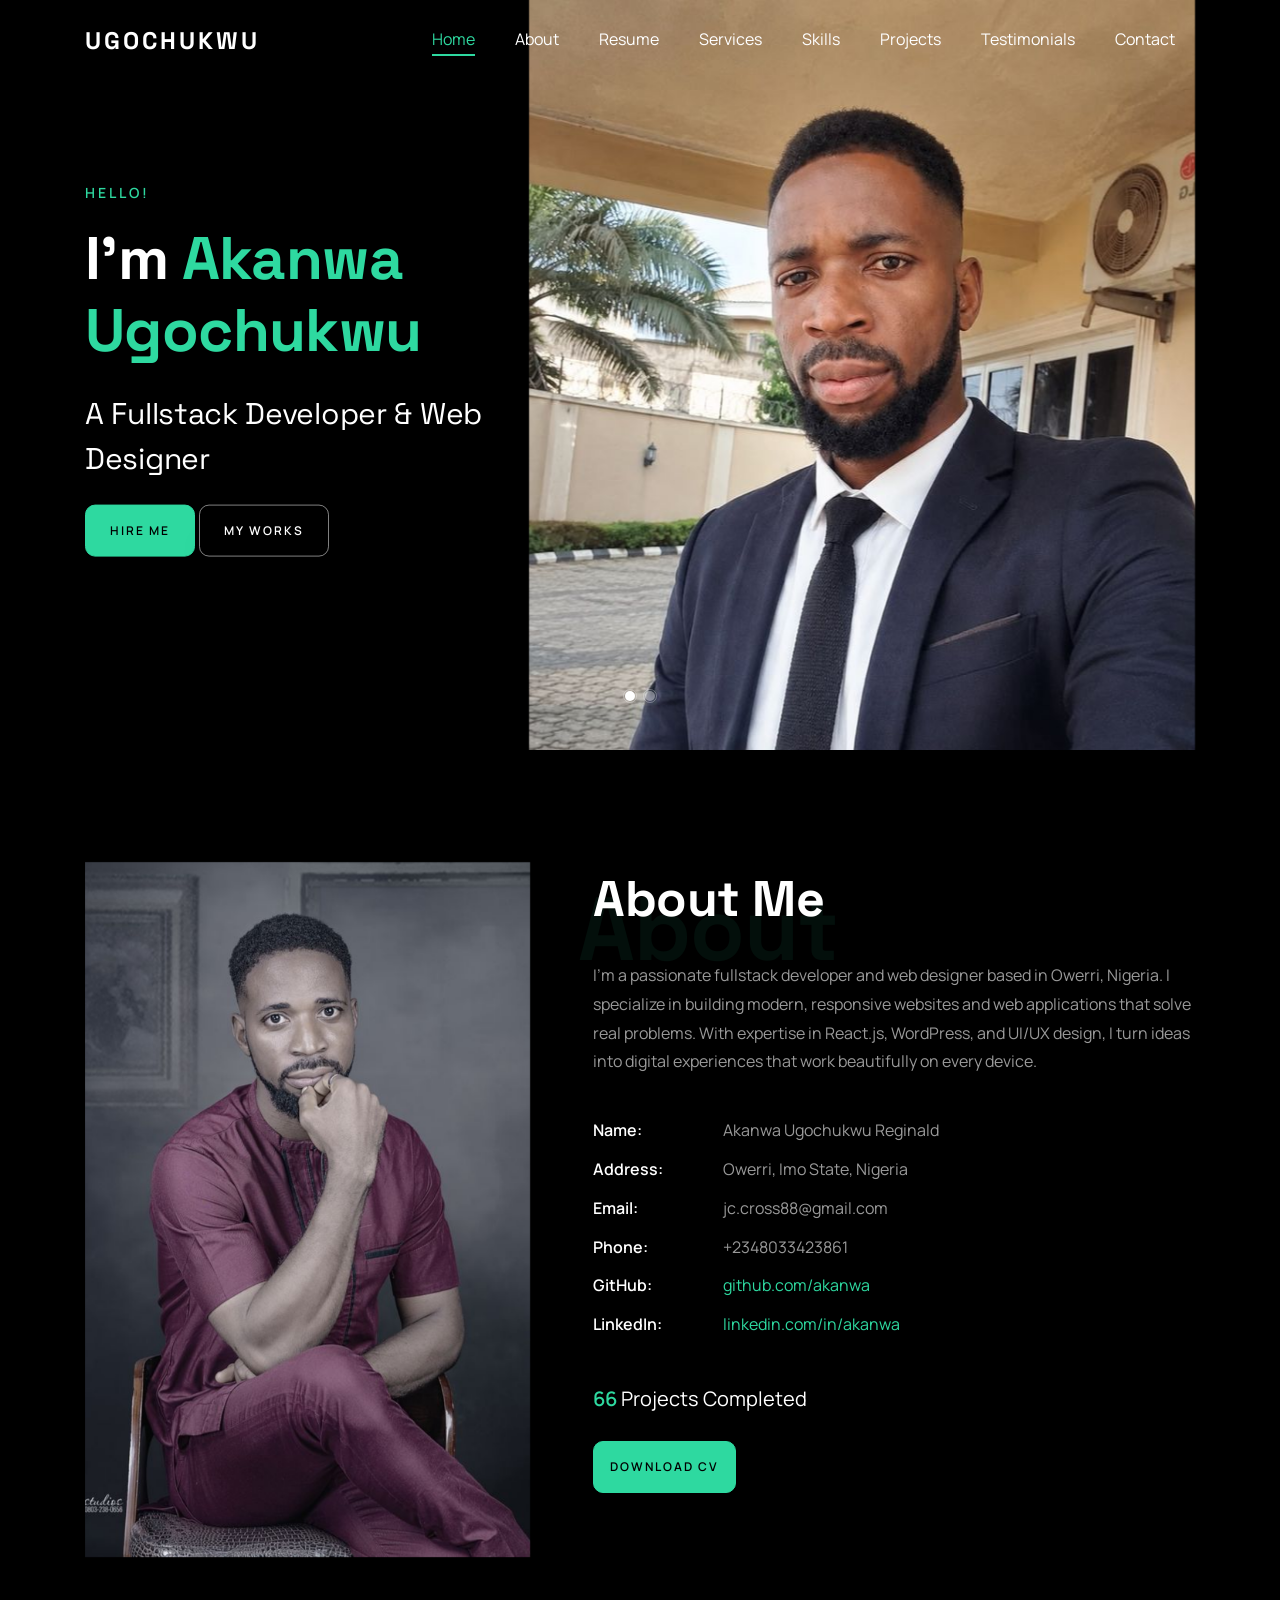
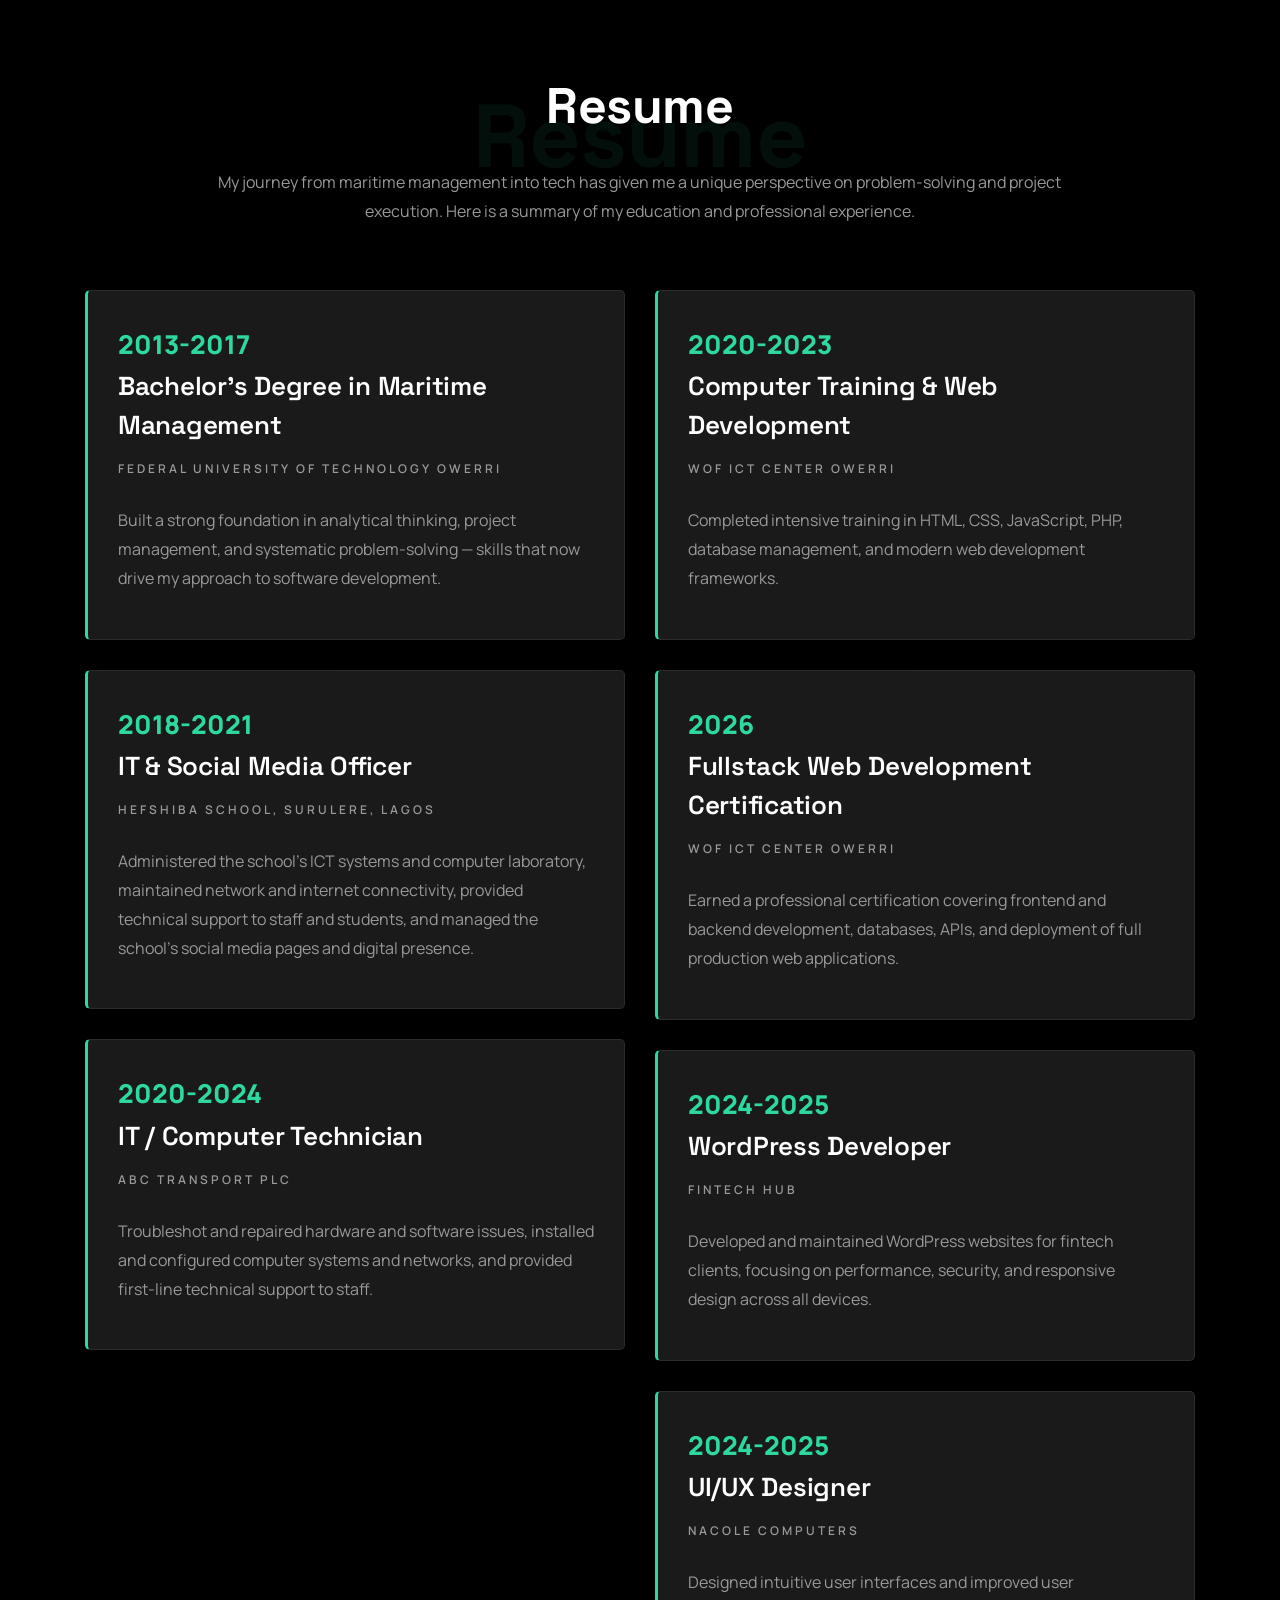
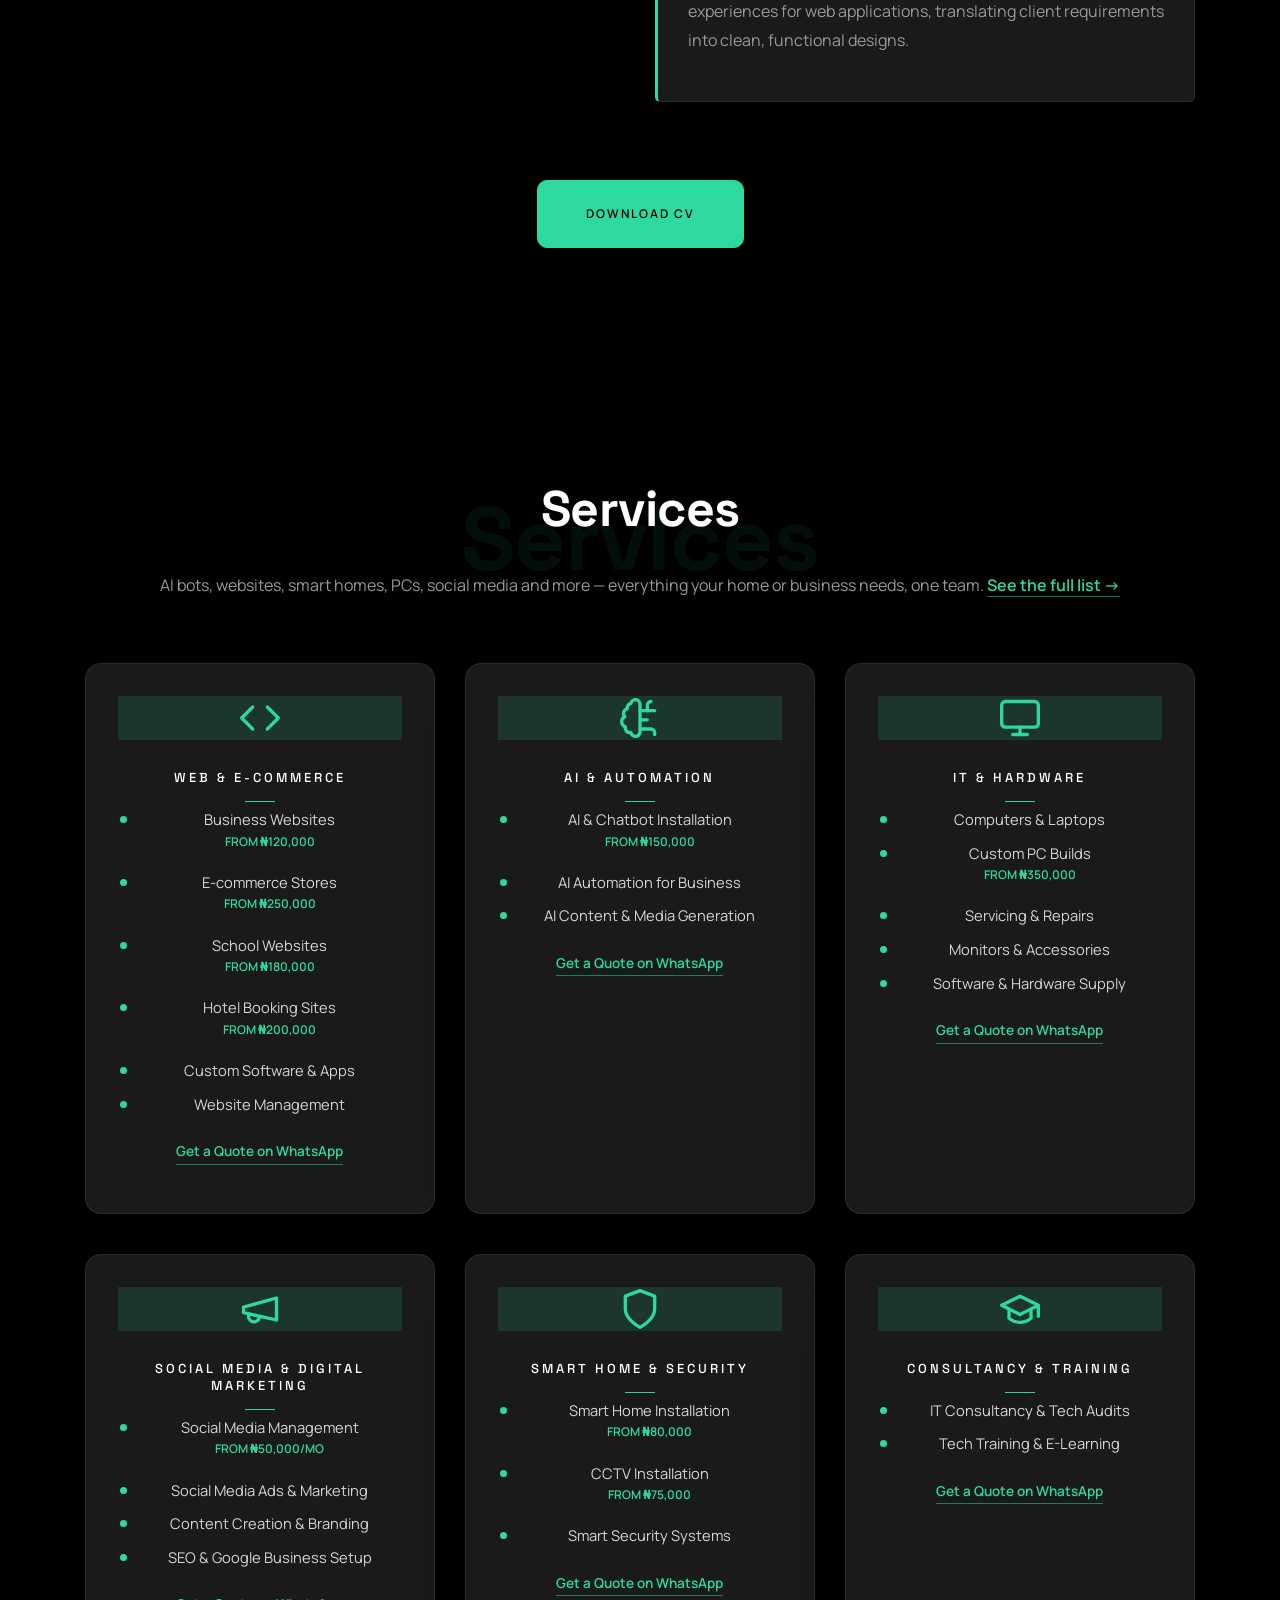
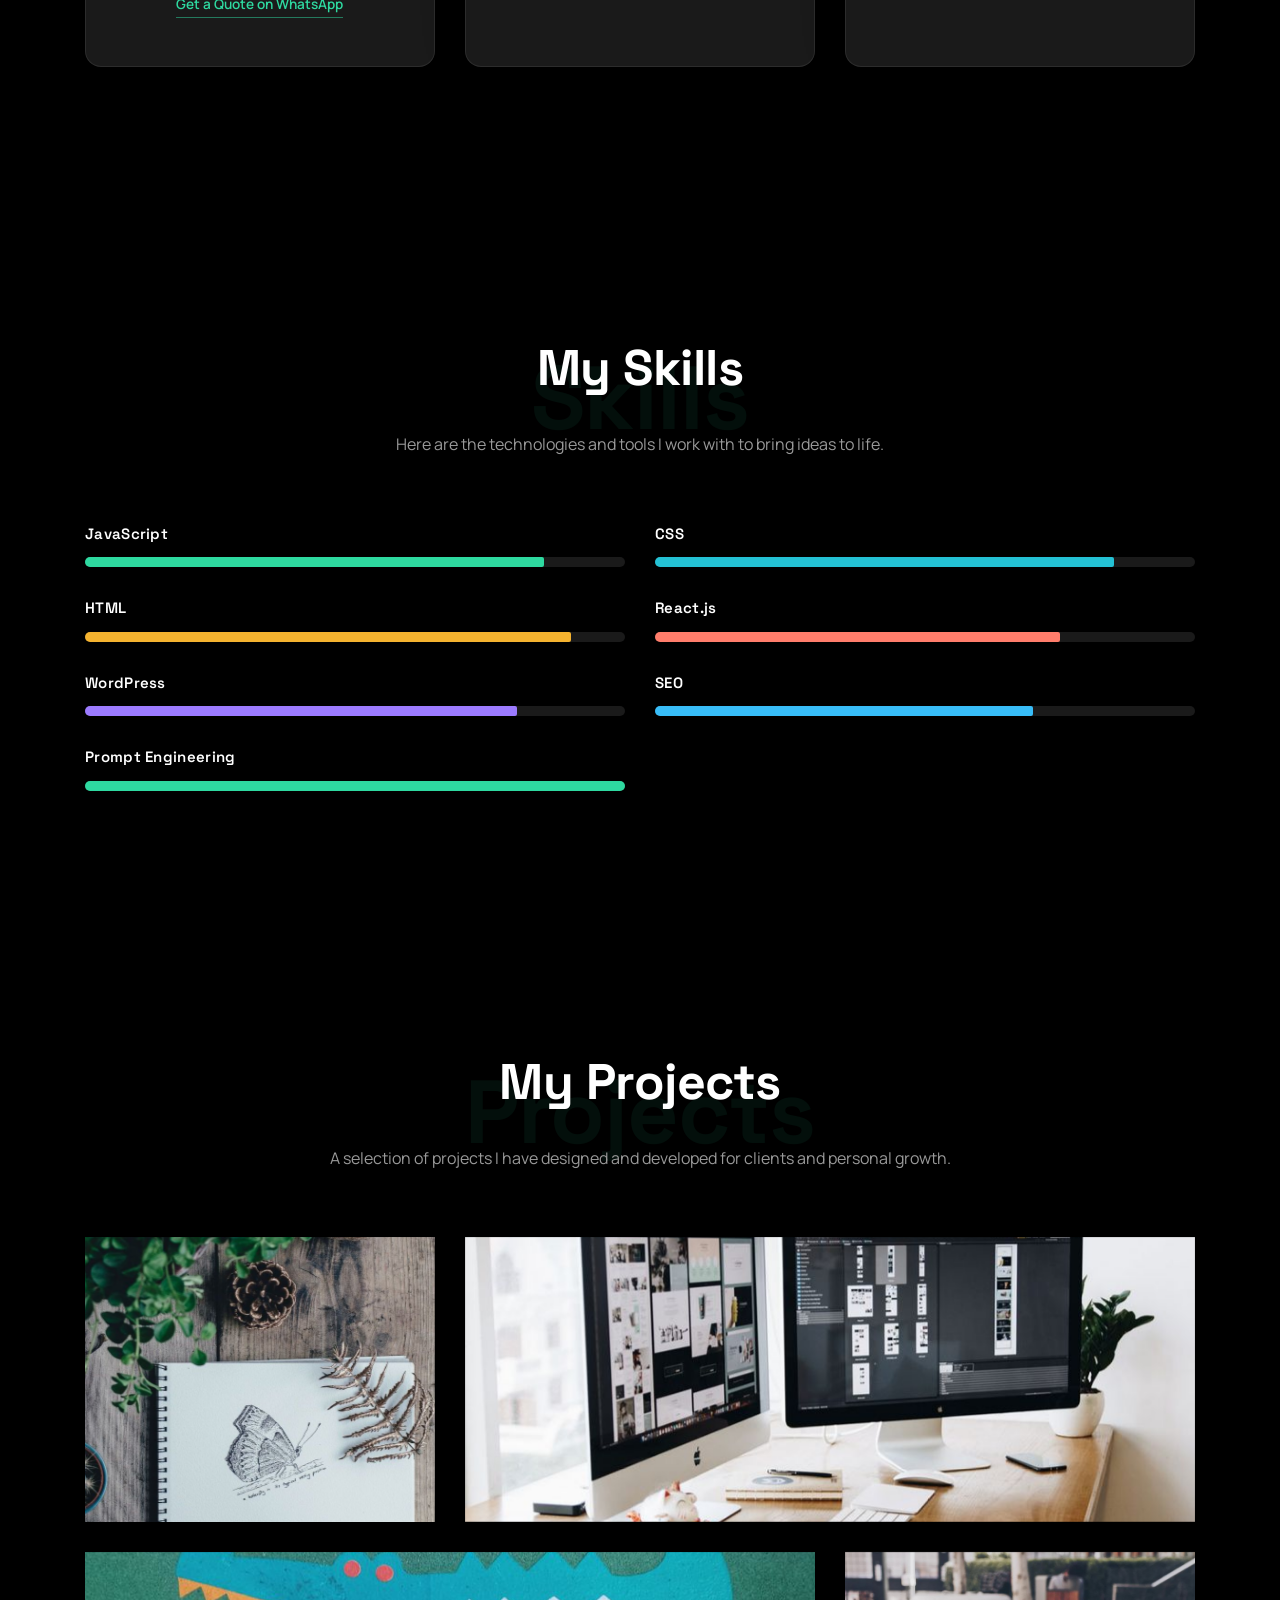
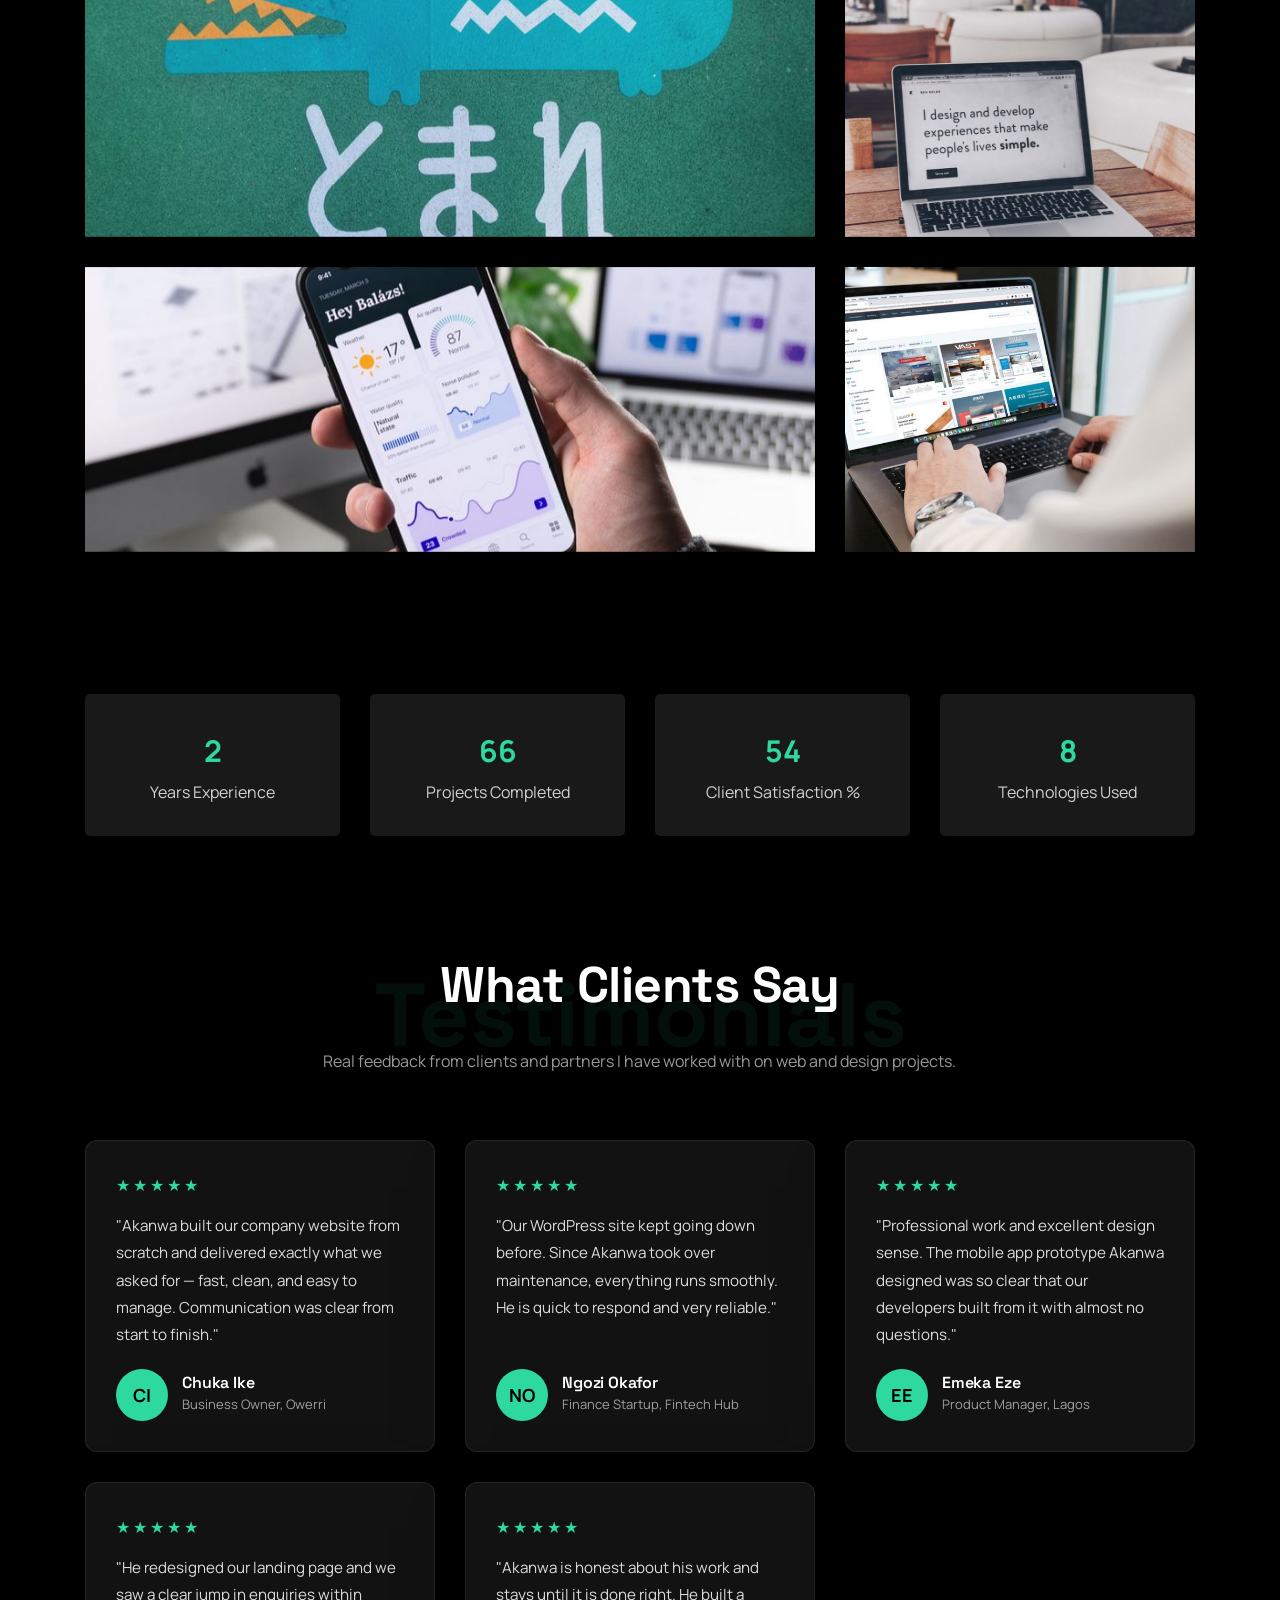
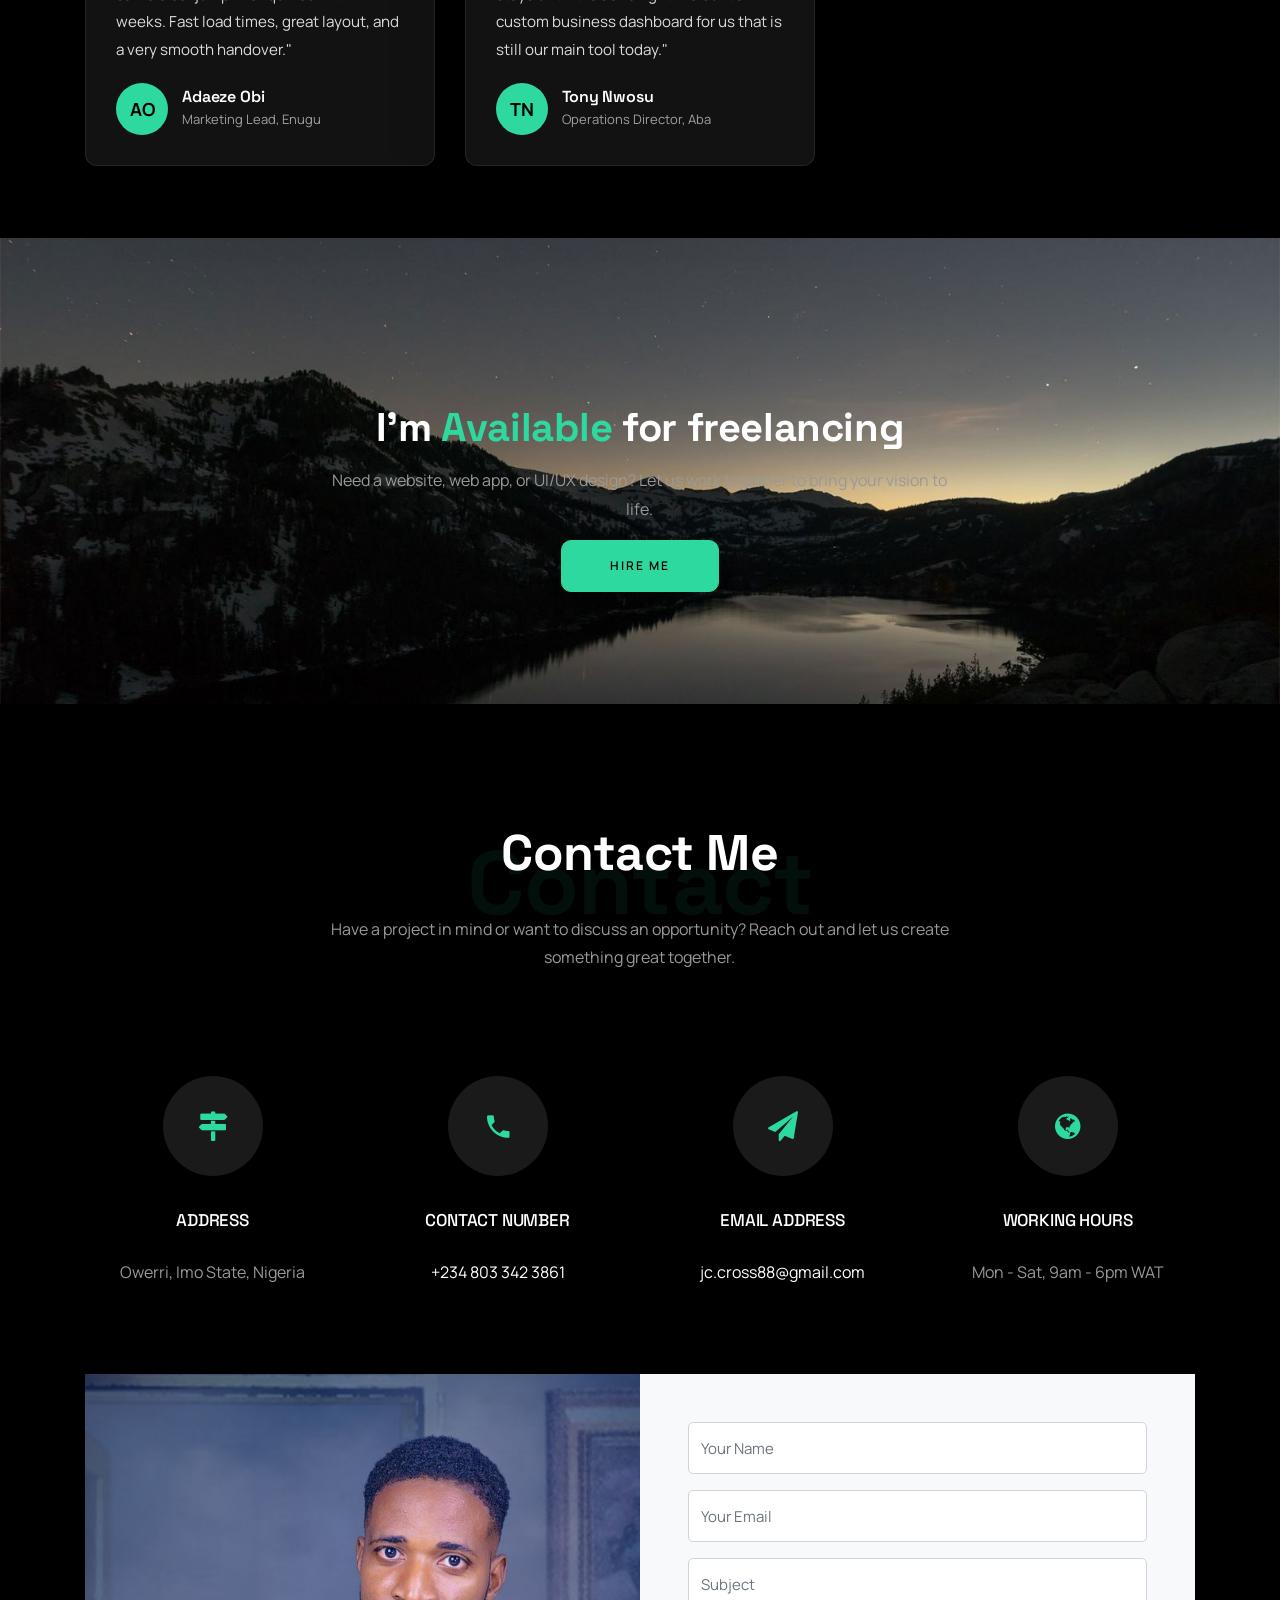
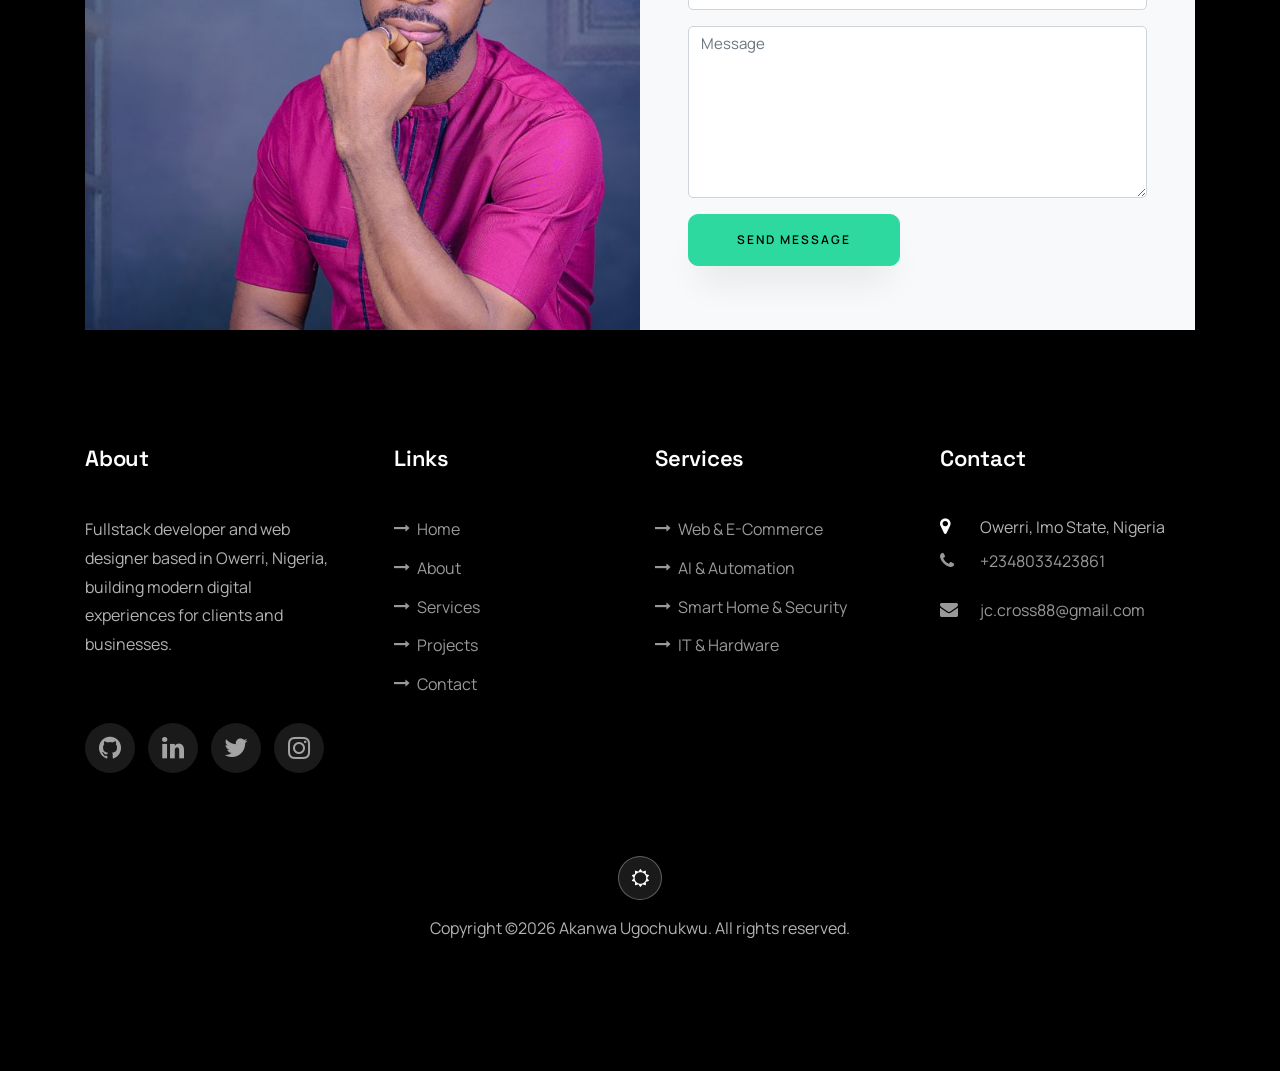
==== commit e09d8909: "Move theme toggle button to footer" ====
--- a/index.html
+++ b/index.html
@@ -109,9 +109,6 @@
 	          <li class="nav-item"><a href="#contact-section" class="nav-link"><span>Contact</span></a></li>
 	        </ul>
 	      </div>
-	      <button type="button" class="theme-toggle theme-toggle-nav" id="theme-toggle" aria-label="Toggle light and dark theme">
-	        <span class="icon-sun-o" aria-hidden="true"></span>
-	      </button>
 	    </div>
 	  </nav>
 	  <section id="home-section" class="hero">
@@ -770,7 +767,9 @@
         </div>
         <div class="row">
           <div class="col-md-12 text-center">
-
+            <button type="button" class="theme-toggle footer-theme-toggle" id="theme-toggle" aria-label="Toggle light and dark theme">
+              <span class="icon-moon-o" aria-hidden="true"></span>
+            </button>
             <p>
   Copyright &copy;<script>document.write(new Date().getFullYear());</script> Akanwa Ugochukwu. All rights reserved.
 </p>
--- a/css/custom.css
+++ b/css/custom.css
@@ -60,6 +60,20 @@
   [data-theme="light"] .navbar .theme-toggle:hover {
     background: #2ed9a0;
     color: #000000; }
+
+/* ---- Theme toggle in footer ---- */
+.footer-theme-toggle {
+  margin-left: 0;
+  margin-bottom: 14px; }
+
+[data-theme="light"] .ftco-footer .theme-toggle {
+  background: rgba(0, 0, 0, 0.06);
+  border: 1px solid rgba(0, 0, 0, 0.25);
+  color: #000000; }
+  [data-theme="light"] .ftco-footer .theme-toggle:hover {
+    background: #2ed9a0;
+    color: #000000;
+    border-color: #2ed9a0; }
 
 /* ---- Testimonials (dark default) ---- */
 .testimonial-box {
